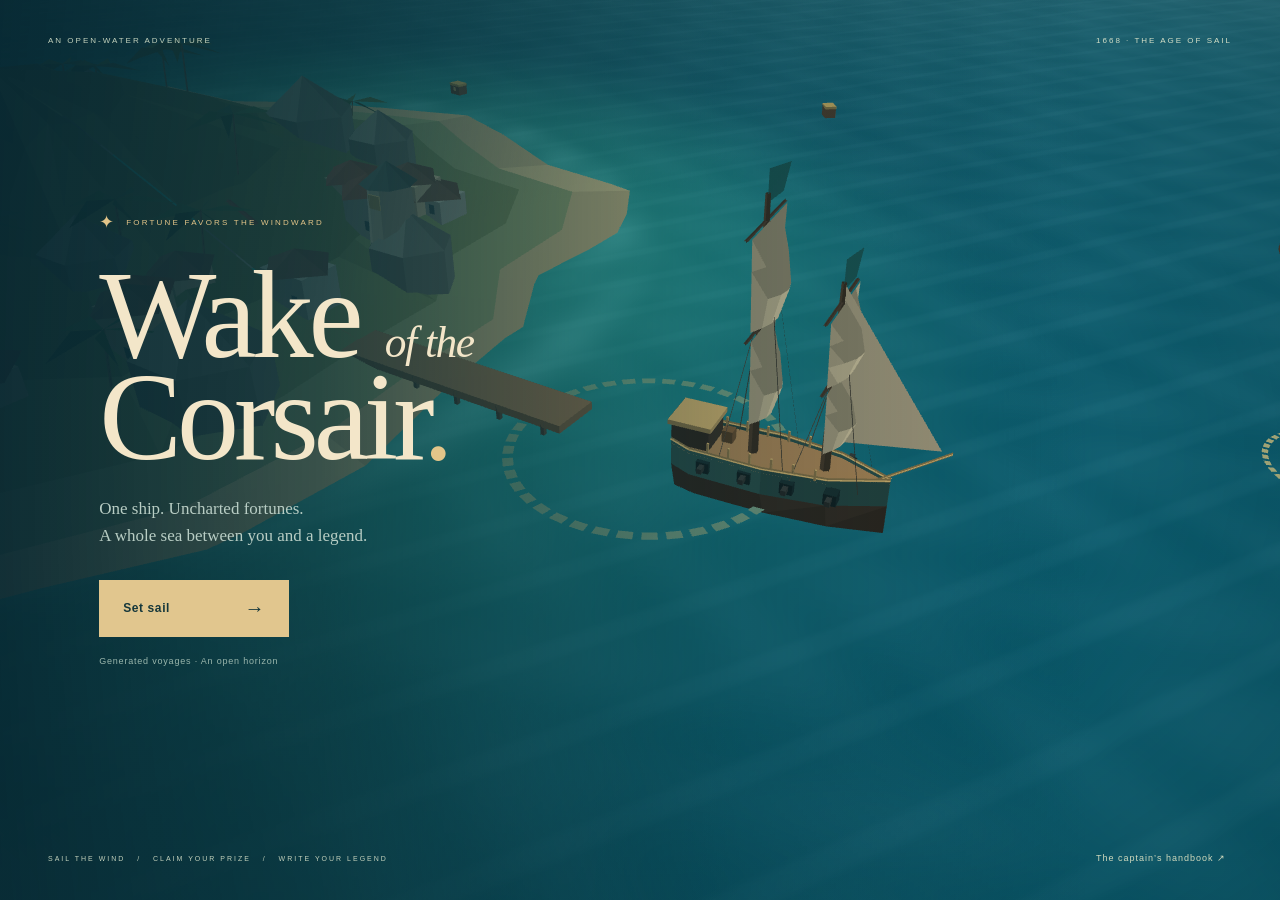
==== index.html @ 5134fb8a "Initial commit" ====
<!doctype html>
<html lang="en">
<head>
  <meta charset="utf-8">
  <meta name="viewport" content="width=device-width, initial-scale=1, viewport-fit=cover">
  <meta name="theme-color" content="#092e35">
  <meta name="description" content="An open-water pirate adventure. Sail by the wind, trade broadsides, claim prizes, and hunt the Red Tide across a living 3D archipelago. Entirely in your browser.">
  <title>Wake of the Corsair</title>
  <link rel="icon" href="data:image/svg+xml,%3Csvg xmlns='http://www.w3.org/2000/svg' viewBox='0 0 64 64'%3E%3Crect width='64' height='64' rx='14' fill='%230d3439'/%3E%3Cpath d='M32 8v37H13l19-37M36 17v28h17L36 17M9 49h48l-8 9H17z' fill='%23e3c68a'/%3E%3C/svg%3E">
  <link rel="stylesheet" href="style.css?v=5">
</head>
<body>
  <main id="game-shell">
    <canvas id="sea" tabindex="0" aria-label="3D sailing game. Left and right arrows steer, up sets full sails, down reefs sails. Space fires a broadside. E docks, B boards. M opens the chart. Escape pauses."></canvas>
    <div class="film-grain" aria-hidden="true"></div>
    <div id="game-ui" hidden>
      <header class="topbar">
        <a class="brand" href="#" id="brand-button" aria-label="Open voyage journal"><span class="brand-mark">♜</span><span>WAKE <i>of the</i> CORSAIR<small>THE SAFFRON ARCHIPELAGO · 1668</small></span></a>
        <div class="top-stats"><div><small>DOUBLOONS</small><strong id="gold">320</strong></div><div><small>CARGO VALUE</small><strong id="cargo">0</strong></div><div class="date-stat"><small>AT SEA</small><strong id="day">Day 01</strong></div><button id="sound" class="square" title="Enable sound" aria-label="Enable sound">♫</button><button id="pause" class="square" title="Pause (Escape)" aria-label="Pause game">Ⅱ</button></div>
      </header>
      <aside class="commission-panel"><div class="eyebrow"><span class="diamond">◆</span> LETTER OF MARQUE <span id="act">1 / 2</span></div><h1 id="mission-title">A fortune in the shallows</h1><p id="mission-text"></p><div class="mission-progress"><span id="mission-progress"></span></div><button class="text-button" id="journal-button">Open captain’s journal <span>J ↗</span></button></aside>
      <aside id="target-card" class="target-card" hidden><div class="eyebrow" id="target-role">RED TIDE</div><h2 id="target-name"></h2><div class="target-health"><span id="target-hull"></span></div><p id="target-detail"></p><button id="board-button" class="text-button" hidden>Launch boarding party <span>B ↗</span></button></aside>
      <div id="world-labels" aria-hidden="true"></div>
      <div id="messages" class="messages" role="status" aria-live="polite"></div>
      <div id="context" class="context" hidden><span id="context-text"></span><button id="context-button">E · ENTER PORT</button></div>
      <section class="ship-panel" aria-label="Your ship status"><div class="ship-title"><span class="ship-icon">⛵</span><div><small id="ship-class">8-GUN SLOOP</small><strong id="ship-name">The Wayfarer</strong></div><button id="ship-details" class="square" aria-label="Ship details">↗</button></div><div class="ship-meters"><label>HULL <span id="hull-text">100%</span><div class="meter"><i id="hull-fill"></i></div></label><label>SAILS <span id="sails-text">100%</span><div class="meter sails"><i id="sails-fill"></i></div></label><label>CREW <span id="crew-text">40</span><div class="meter crew"><i id="crew-fill"></i></div></label></div></section>
      <section class="helm-panel" aria-label="Sailing and ammunition"><div class="sailing-readout"><div><strong id="speed">0.0</strong><small>KNOTS</small></div><div class="sail-switch"><button id="full-sails" class="active" title="Full sails (↑ / W)">FULL SAILS <kbd>↑</kbd></button><button id="reef-sails" title="Reef sails (↓ / S)">REEFED <kbd>↓</kbd></button></div><div class="wind-readout"><span id="wind-arrow">↑</span><div><small>WIND</small><strong id="wind-speed">12 kn</strong></div></div></div><div class="battery"><div class="ammo-buttons" role="group" aria-label="Cannon ammunition"><button data-ammo="round" class="active" title="Round shot: hull damage, longest range"><span class="ammo-icon">●</span> ROUND <kbd>1</kbd></button><button data-ammo="chain" title="Chain shot: disable sails, medium range"><span class="ammo-icon">∞</span> CHAIN <kbd>2</kbd></button><button data-ammo="grape" title="Grape shot: reduce crew, short range"><span class="ammo-icon">⁙</span> GRAPE <kbd>3</kbd></button></div><button id="fire" class="fire-button"><span id="fire-text">FIRE BROADSIDE</span><small id="reload-text">SPACE</small><i id="reload-fill"></i></button></div></section>
      <aside class="chart-panel"><div class="chart-heading"><span class="eyebrow">LOCAL WATERS</span><button id="map-button" aria-label="Open world chart">M ⤢</button></div><canvas id="minimap" width="220" height="155" aria-label="Local sea chart"></canvas><div class="chart-footer"><span id="location">HAVEN WATERS</span><span id="weather">FAIR WINDS</span></div></aside>
      <footer class="control-strip"><span><kbd>←</kbd><kbd>→</kbd> Helm</span><span><kbd>SPACE</kbd> Broadside</span><span><kbd>B</kbd> Board</span><span><kbd>E</kbd> Port</span><span><kbd>M</kbd> Chart</span><span class="camera-tip">Drag to orbit · Scroll to zoom · <kbd>C</kbd> Camera</span></footer>
      <div class="touch-helm"><button data-hold="left" aria-label="Steer left">↶</button><button data-hold="right" aria-label="Steer right">↷</button></div>
    </div>
    <section id="welcome" class="welcome">
      <div class="welcome-top"><span>AN OPEN-WATER ADVENTURE</span><span>1668 · THE AGE OF SAIL</span></div>
      <div class="welcome-copy"><div class="title-rule">✦ <span>FORTUNE FAVORS THE WINDWARD</span></div><h1>Wake <em>of the</em><br>Corsair<span>.</span></h1><p>One ship. Uncharted fortunes.<br>A whole sea between you and a legend.</p><button id="start" class="primary">Set sail <span>→</span></button><button id="continue" class="continue" hidden>Continue your voyage ↗</button><small class="welcome-note">Generated voyages · An open horizon</small></div>
      <div class="welcome-bottom"><span>SAIL THE WIND &nbsp; / &nbsp; CLAIM YOUR PRIZE &nbsp; / &nbsp; WRITE YOUR LEGEND</span><button id="welcome-help">The captain’s handbook ↗</button></div>
    </section>
    <dialog id="modal"><div id="modal-content"></div></dialog>
    <div id="webgl-error" hidden><h1>Your browser couldn’t launch the sea.</h1><p>This game needs WebGL. Enable hardware acceleration or try another browser.</p></div>
    <noscript>This adventure needs JavaScript enabled.</noscript>
  </main>
  <script src="src/engine.js?v=5"></script>
  <script src="src/renderer.js?v=5"></script>
  <script src="src/art.js?v=5"></script>
  <script src="src/game.js?v=5"></script>
</body>
</html>
---- style.css ----
:root{color-scheme:dark;--ink:#102f32;--paper:#f1e4c6;--muted:#a5bab3;--gold:#e3c589;--line:rgba(226,206,163,.25);--glass:rgba(9,35,40,.86)}
*{box-sizing:border-box}html,body{margin:0;width:100%;height:100%;overflow:hidden}body{font-family:Arial,Helvetica,sans-serif;color:var(--paper);background:#0b535e}button,a{-webkit-tap-highlight-color:transparent}button{font:inherit;color:inherit;cursor:pointer;border:0}button:disabled{opacity:.4;cursor:not-allowed}button:focus-visible,a:focus-visible,canvas:focus-visible{outline:2px solid var(--gold);outline-offset:4px}button:hover:not(:disabled){filter:brightness(1.14)}[hidden]{display:none!important}#game-shell,#sea{position:absolute;inset:0;width:100%;height:100%;display:block}#sea{touch-action:none;outline:none}.film-grain{position:absolute;inset:0;pointer-events:none;background:radial-gradient(ellipse at center,transparent 40%,#062a3440 100%);z-index:1}#game-ui{position:absolute;inset:0;pointer-events:none;z-index:2}#game-ui button,#game-ui a{pointer-events:auto}.topbar{height:88px;display:flex;justify-content:space-between;align-items:center;padding:0 32px;background:linear-gradient(#092a36de,#092a3600);text-shadow:0 1px 4px #00262f}.brand{color:var(--paper);text-decoration:none;display:flex;align-items:center;gap:12px;font-family:Georgia,serif;font-weight:bold;letter-spacing:2px;font-size:17px}.brand i{font-size:11px;font-weight:normal;letter-spacing:0}.brand small{display:block;font-family:Arial,sans-serif;font-weight:normal;letter-spacing:2.1px;font-size:8px;margin-top:9px;color:#c1cfc2}.brand-mark{font-size:34px;color:var(--gold);font-weight:normal}.top-stats{display:flex;align-items:center;gap:28px}.top-stats>div{min-width:85px}.top-stats small{font-size:8px;letter-spacing:1.7px;color:#d2dbcb;display:block;margin-bottom:7px}.top-stats strong{font-family:Georgia,serif;font-size:21px;font-weight:normal;color:#fff0c7}.square{width:32px;height:32px;background:#103b42a0;border:1px solid var(--line);font-size:16px;display:grid;place-items:center}.top-stats .square+.square{margin-left:-18px}.eyebrow{font-size:9px;letter-spacing:1.9px;color:var(--gold);font-weight:bold}.commission-panel{position:absolute;left:30px;top:112px;width:268px;padding:20px 21px 14px;background:linear-gradient(130deg,#102f34f0,#102f34c9);border:1px solid var(--line);border-left:2px solid var(--gold);box-shadow:0 10px 35px #052c3320}.commission-panel .eyebrow{display:flex;align-items:center;gap:7px;font-size:8px;letter-spacing:1.3px}.commission-panel .eyebrow #act{margin-left:auto;color:var(--muted)}.diamond{font-size:11px}.commission-panel h1{font:23px/1.14 Georgia,serif;margin:14px 0 9px}.commission-panel p{font-size:11px;line-height:1.7;color:#bfcfc5;margin:0 0 14px}.mission-progress{height:2px;background:#668c8030;margin:0 0 12px}.mission-progress span{display:block;height:100%;background:var(--gold);width:0;transition:width .4s}.text-button{background:none;width:100%;padding:6px 0;font-size:10px;color:var(--gold);text-align:left;display:flex;justify-content:space-between;gap:10px}.text-button span{color:var(--muted)}.target-card{position:absolute;top:114px;right:30px;width:240px;background:var(--glass);border:1px solid #de866361;padding:17px 19px}.target-card .eyebrow{color:#f0a07f}.target-card h2{font:22px Georgia,serif;margin:8px 0 12px}.target-health{height:3px;background:#38504c}.target-health span{display:block;background:#d98363;height:100%}.target-card p{font-size:10px;color:#bdccc0;line-height:1.6;margin:10px 0 0}.messages{position:absolute;top:100px;left:50%;transform:translateX(-50%);display:flex;align-items:center;flex-direction:column;gap:8px;width:min(440px,40vw)}.message{font-size:11px;line-height:1.5;letter-spacing:.3px;padding:10px 17px;background:#11363be8;border:1px solid var(--line);text-align:center;animation:arrive .25s ease-out}.message.good{border-color:#9bbe9266;color:#e0edc3}.message.warning{border-color:#eeb37b88;color:#f5cca2}@keyframes arrive{from{opacity:0;transform:translateY(-8px)}to{opacity:1;transform:translateY(0)}}.context{position:absolute;left:50%;bottom:233px;transform:translateX(-50%);display:flex;flex-direction:column;align-items:center;gap:9px;font-size:12px;text-shadow:0 1px 7px #092a36}.context button{background:var(--paper);color:#183a3e;padding:12px 20px;font-size:10px;font-weight:bold;letter-spacing:1.5px;box-shadow:0 6px 25px #062a3555}.ship-panel,.helm-panel,.chart-panel{position:absolute;bottom:55px;background:var(--glass);border:1px solid var(--line);box-shadow:0 10px 30px #052d3522}.ship-panel{left:30px;width:245px;padding:17px 18px}.ship-title{display:flex;gap:12px;align-items:center;margin-bottom:16px}.ship-icon{font-size:30px;color:var(--gold)}.ship-title small{font-size:8px;letter-spacing:1.5px;color:var(--muted);display:block;margin-bottom:5px}.ship-title strong{font:19px Georgia,serif;font-weight:normal}.ship-title .square{margin-left:auto;width:25px;height:25px;font-size:12px}.ship-meters{display:flex;gap:12px}.ship-meters label{font-size:8px;letter-spacing:1px;color:#9fb7ae;flex:1}.ship-meters label span{display:block;color:#e8e3c8;font-size:11px;margin:6px 0 7px;letter-spacing:0}.meter{height:3px;background:#a6b4a233}.meter i{display:block;width:100%;height:100%;background:#d6bc7d;transition:width .2s}.meter.sails i{background:#93c5bb}.meter.crew i{background:#aaaec0}.helm-panel{left:50%;transform:translateX(-50%);width:448px;padding:14px 16px}.sailing-readout{display:flex;align-items:center;gap:20px;margin-bottom:13px}.sailing-readout>div:first-child{min-width:60px}.sailing-readout>div:first-child strong{font:29px Georgia,serif;display:block;color:#fff1d0}.sailing-readout>div:first-child small{font-size:8px;letter-spacing:1.9px;color:var(--muted);display:block;margin-top:3px}.sail-switch{display:flex;flex-direction:column;gap:6px;border-left:1px solid var(--line);padding-left:17px;flex:1}.sail-switch button{background:none;font-size:9px;letter-spacing:1px;color:#78978f;text-align:left;padding:1px}.sail-switch button.active{color:var(--paper)}kbd{font:9px Arial,sans-serif;border:1px solid #97b3a64d;color:#b9c9b9;padding:2px 4px;border-radius:2px;display:inline-block;line-height:1}.sail-switch kbd{float:right}.wind-readout{display:flex;align-items:center;gap:10px;padding-left:10px}.wind-readout>span{font-size:29px;color:var(--gold);display:inline-block}.wind-readout small{font-size:8px;letter-spacing:1.4px;color:var(--muted);display:block;margin-bottom:5px}.wind-readout strong{font:17px Georgia,serif}.battery{display:flex;gap:12px;border-top:1px solid var(--line);padding-top:12px}.ammo-buttons{display:flex;gap:7px;flex:1}.ammo-buttons button{display:flex;flex-direction:column;align-items:center;gap:4px;background:none;border:1px solid transparent;padding:4px 7px;font-size:7px;color:#95aea1;letter-spacing:.8px;min-width:54px}.ammo-buttons button.active{border-color:#e2c68c6b;background:#d9bd7d10;color:var(--gold)}.ammo-icon{font-size:17px;line-height:20px}.ammo-buttons kbd{font-size:7px;border:0;padding:0;color:inherit}.fire-button{position:relative;overflow:hidden;min-width:155px;background:#ddc186;color:#16363a;font-weight:bold;letter-spacing:1px;font-size:10px;padding:12px 9px}.fire-button span,.fire-button small{position:relative;z-index:1}.fire-button small{display:block;font-size:8px;letter-spacing:1.5px;margin-top:6px;opacity:.7}.fire-button i{position:absolute;left:0;bottom:0;height:3px;background:#7b5836;width:100%}.chart-panel{right:30px;width:221px;padding:13px 13px 10px}.chart-heading{display:flex;justify-content:space-between;align-items:center;margin-bottom:6px}.chart-heading .eyebrow{font-size:8px}.chart-heading button{background:none;font-size:11px;color:var(--muted);padding:0}#minimap{width:100%;height:133px;display:block}.chart-footer{display:flex;justify-content:space-between;color:#9fb4a4;font-size:6px;letter-spacing:.8px;border-top:1px solid var(--line);padding-top:8px;gap:5px}.control-strip{position:absolute;bottom:0;left:0;right:0;display:flex;align-items:center;justify-content:center;gap:22px;background:#092a36bd;height:35px;font-size:9px;color:#aac0b3}.control-strip span{display:flex;align-items:center;gap:5px}.control-strip .camera-tip{margin-left:15px;font-size:8px;color:#8daba3}.touch-helm{display:none}.world-label{position:absolute;transform:translate(-50%,-100%);font-size:9px;text-align:center;text-shadow:0 1px 5px #06313e,0 0 14px #06313e;letter-spacing:2px;white-space:nowrap;color:#fff0cb}.world-label small{font-size:7px;display:block;letter-spacing:1.2px;color:#c5d7ca;margin-top:5px}.world-label .pin{display:block;color:var(--gold);font-size:18px;line-height:16px;margin:8px}.welcome{position:absolute;inset:0;z-index:3;background:linear-gradient(90deg,#072731ef 0%,#092e36c2 25%,#092e3640 58%,#092e3600 85%);padding:36px 48px;display:flex;flex-direction:column;justify-content:space-between;pointer-events:none}.welcome button{pointer-events:auto}.welcome-top,.welcome-bottom{display:flex;justify-content:space-between;align-items:center;font-size:8px;letter-spacing:2px;color:#c3d1bc}.welcome-copy{padding-left:4vw;max-width:670px;margin-top:-20px}.title-rule{color:var(--gold);display:flex;align-items:center;gap:12px;font-size:18px}.title-rule span{font-size:8px;letter-spacing:2.2px}.welcome h1{font:clamp(70px,9.7vw,140px)/.82 Georgia,serif;letter-spacing:-5px;margin:32px 0 26px;color:#f3e6c9;font-weight:normal}.welcome h1 em{font-size:.35em;letter-spacing:-1.5px;white-space:nowrap}.welcome h1>span{color:var(--gold)}.welcome-copy p{font:17px/1.6 Georgia,serif;color:#b8cdc4;margin-bottom:31px}.primary{background:#e1c68e;color:#15373b;display:flex;align-items:center;justify-content:space-between;gap:55px;font-size:12px;font-weight:bold;letter-spacing:.6px;padding:17px 24px;min-width:190px}.primary span{font-size:20px;font-weight:normal}.welcome-note{font-size:9px;color:#9ab6ac;display:block;margin-top:19px;letter-spacing:.8px}.continue{background:none;padding:15px 0 0;text-align:left;color:#e0cb9c;font-size:11px}.welcome-bottom button{background:none;font-size:9px;color:#d0d9bd;letter-spacing:1px}.welcome-bottom>span{font-size:7px}.welcome-top span:last-child{color:#d5dfc7}dialog{background:#102e33;border:1px solid #dfc89570;color:var(--paper);padding:0;width:min(880px,calc(100vw - 36px));max-height:calc(100dvh - 50px);box-shadow:0 30px 120px #03191bbd}dialog::backdrop{background:#051e27a6;backdrop-filter:blur(5px)}.modal-inner{padding:34px 38px}.modal-top{display:flex;justify-content:space-between;align-items:flex-start;gap:20px;margin-bottom:22px}.modal-top h2{font:38px/1.1 Georgia,serif;font-weight:normal;margin:10px 0}.modal-top p,.modal-lead{color:#b3c8bb;font-size:12px;line-height:1.8;max-width:590px;margin:10px 0}.modal-top .square{flex-shrink:0}.modal-tabs{display:flex;gap:20px;border-bottom:1px solid var(--line);margin-bottom:20px}.modal-tabs button{background:none;color:#a3bbae;font-size:10px;letter-spacing:1px;padding:0 0 14px}.modal-tabs button.active{color:var(--gold);border-bottom:2px solid var(--gold)}.port-balance{display:flex;justify-content:space-between;align-items:center;padding:15px 18px;background:#dfca9710;border:1px solid var(--line);font-size:11px;margin-bottom:19px;gap:14px}.port-balance strong{font:22px Georgia,serif;color:var(--gold)}.shop-grid{display:grid;grid-template-columns:repeat(3,1fr);gap:12px}.shop-card{padding:19px;background:#183c3b77;border:1px solid var(--line);display:flex;flex-direction:column}.shop-card .shop-icon{font:28px Georgia,serif;color:var(--gold)}.shop-card h3{font:20px Georgia,serif;margin:13px 0 7px;font-weight:normal}.shop-card p{font-size:10px;line-height:1.7;color:#a9c0b2;margin:0 0 16px;flex:1}.shop-card button,.secondary{border:1px solid #dec38b77;padding:10px 12px;background:#d5bd8312;font-size:10px;letter-spacing:.5px;color:#e2cb9f}.shop-card small{display:block;margin-bottom:9px;font-size:8px;letter-spacing:1px;color:#809f92}.modal-actions{display:flex;justify-content:space-between;align-items:center;gap:12px;margin-top:26px}.modal-actions .secondary{padding:15px 22px}.journal-list{list-style:none;padding:0;counter-reset:chapter}.journal-list li{display:flex;gap:20px;padding:18px 0;border-bottom:1px solid var(--line);opacity:.5}.journal-list li.current,.journal-list li.done{opacity:1}.journal-list li.current{background:#d6bd8510;padding-left:16px;padding-right:16px;border-left:2px solid var(--gold)}.chapter-number{font:25px Georgia,serif;color:var(--gold);min-width:30px}.journal-list h3{font:20px Georgia,serif;margin:0 0 6px;font-weight:normal}.journal-list p{font-size:11px;color:#adc4b5;line-height:1.7;margin:0}.journal-list small{font-size:8px;letter-spacing:1.5px;color:var(--gold);display:block;margin-top:9px}.handbook{display:grid;grid-template-columns:1fr 1fr;gap:25px}.handbook h3{font:22px Georgia,serif;font-weight:normal;margin:4px 0 12px;color:#e2c991}.handbook p{font-size:12px;line-height:1.9;color:#bad0c0}.handbook dl{font-size:11px;line-height:1.8;display:grid;grid-template-columns:110px 1fr;gap:6px}.handbook dt{color:var(--gold)}.handbook dd{margin:0;color:#acc3b3}.map-wrap{position:relative;background:#e5d5ae;padding:14px}.map-wrap canvas{width:100%;height:min(49vh,470px);display:block;touch-action:none;cursor:crosshair}.map-key{font-size:9px;color:#a9c2b3;line-height:1.8;margin-top:15px;display:flex;justify-content:space-between;gap:15px}.campaign-seal{font-size:50px;text-align:center;color:var(--gold);margin:20px}.victory{text-align:center}.victory .modal-top{justify-content:center}.victory p{margin-inline:auto}.victory .modal-actions{justify-content:center}.danger-button{color:#e5a18a;border-color:#c6866a66}.save-note{font-size:10px;color:#91aea0;line-height:1.7}.danger-note{font-size:11px;color:#dfaa84}.touch-helm button{touch-action:none}#webgl-error{position:absolute;inset:15%;background:#102f35;padding:40px;z-index:10}#webgl-error h1{font:34px Georgia,serif}#webgl-error p{line-height:1.8}noscript{position:absolute;top:20px;left:20px;background:#102f35;padding:20px;z-index:10}
@media(min-width:1600px){.commission-panel{width:290px}.helm-panel{width:480px}.ship-panel{width:265px}.chart-panel{width:250px}#minimap{height:150px}}
@media(max-width:1100px){.topbar{padding:0 20px}.brand{font-size:14px}.top-stats{gap:18px}.commission-panel{left:20px;width:235px;top:95px;padding:16px}.commission-panel h1{font-size:21px}.ship-panel{left:20px;width:205px;padding:13px}.ship-title{gap:8px}.ship-title strong{font-size:17px}.helm-panel{width:390px;padding:12px}.chart-panel{right:20px;width:185px}.ammo-buttons{gap:1px}.ammo-buttons button{min-width:47px;padding:4px}.fire-button{min-width:140px}.control-strip{gap:14px}.control-strip .camera-tip{display:none}.target-card{right:20px;top:95px;width:205px}.chart-heading .eyebrow{font-size:7px}.welcome{padding:26px 30px}.shop-grid{grid-template-columns:repeat(2,1fr)}}
@media(max-width:850px){.topbar{height:73px;padding:0 16px}.top-stats{gap:14px}.top-stats>div{min-width:65px}.top-stats .date-stat{display:none}.top-stats strong{font-size:19px}.brand small{font-size:6px;letter-spacing:1.4px}.brand-mark{font-size:27px}.brand{font-size:12px;gap:7px}.top-stats small{font-size:7px}.commission-panel{top:85px;left:16px;width:215px}.commission-panel h1{font-size:20px}.commission-panel p{font-size:10px}.commission-panel .eyebrow{font-size:7px}.chart-panel{right:16px;bottom:233px;width:155px;padding:9px}#minimap{height:100px}.chart-footer{font-size:5px}.ship-panel{left:16px;bottom:223px;width:180px}.ship-title{margin-bottom:10px}.ship-title strong{font-size:16px}.ship-icon{display:none}.helm-panel{bottom:44px;width:440px}.control-strip{height:29px;font-size:8px}.context{bottom:245px}.target-card{width:180px;right:16px;top:85px;padding:14px}.target-card h2{font-size:19px}.messages{top:77px;width:38vw}.message{font-size:10px;padding:9px}.touch-helm{display:flex;position:absolute;bottom:235px;left:50%;transform:translateX(-50%);gap:22px;pointer-events:auto}.touch-helm button{width:51px;height:48px;background:#10383cbb;border:1px solid var(--line);font-size:28px}.context{bottom:300px}.welcome h1{font-size:90px}.welcome-copy{padding-left:2vw}.welcome-top{font-size:7px;letter-spacing:1.5px}.welcome-bottom>span{max-width:250px;line-height:2}.modal-inner{padding:25px}.modal-top h2{font-size:32px}}
@media(max-width:540px){.topbar{padding:0 12px}.brand{font-size:9px;letter-spacing:1.1px}.brand small{display:none}.brand-mark{font-size:25px}.top-stats{gap:10px}.top-stats>div{min-width:42px}.top-stats strong{font-size:17px}.top-stats small{font-size:6px;letter-spacing:.6px}.top-stats .square{width:27px;height:27px;font-size:12px}.top-stats .square+.square{margin-left:-5px}.commission-panel{left:12px;top:76px;width:186px;padding:12px}.commission-panel h1{font-size:19px;margin-top:10px}.commission-panel p{line-height:1.6;font-size:9px;margin-bottom:8px}.commission-panel .eyebrow{font-size:6px;letter-spacing:.6px}.commission-panel .text-button{font-size:8px}.target-card{right:12px;top:76px;width:145px;padding:10px}.target-card .eyebrow{font-size:7px}.target-card h2{font-size:17px}.target-card p{font-size:8px}.ship-panel{left:12px;bottom:218px;width:166px;padding:10px}.ship-title strong{font-size:15px}.ship-title small{font-size:6px}.ship-meters label{font-size:7px;letter-spacing:.5px}.ship-meters label span{font-size:10px}.chart-panel{right:12px;bottom:218px;width:135px}.chart-heading .eyebrow{font-size:6px;letter-spacing:1px}#minimap{height:80px}.chart-footer{letter-spacing:0;font-size:5px}.helm-panel{bottom:42px;width:calc(100% - 24px);max-width:440px;padding:10px 12px}.sailing-readout{gap:10px;margin-bottom:9px}.sailing-readout>div:first-child strong{font-size:25px}.sail-switch{padding-left:12px}.wind-readout{padding-left:0}.wind-readout strong{font-size:15px}.battery{gap:8px;padding-top:9px}.fire-button{min-width:125px;font-size:9px;padding:9px 6px}.ammo-buttons button{font-size:6px;min-width:39px;padding:2px}.ammo-icon{font-size:15px}.control-strip{gap:10px;font-size:7px}.control-strip span:nth-child(3),.control-strip span:nth-child(4){display:none}.control-strip kbd{font-size:8px}.touch-helm{bottom:351px;gap:30px}.context{bottom:293px;width:100%;font-size:10px}.context button{font-size:9px;padding:10px 15px}.messages{top:260px;width:80vw}.message{font-size:10px}.welcome{padding:24px}.welcome-top span:last-child{display:none}.welcome h1{font-size:83px;letter-spacing:-4px;margin:28px 0}.welcome-copy{padding:0;margin-top:-30px}.welcome-copy p{font-size:15px}.welcome-bottom>span{display:none}.welcome-bottom button{font-size:8px}.title-rule span{font-size:7px;letter-spacing:1.5px}.welcome-note{font-size:8px}.modal-inner{padding:20px}.modal-top h2{font-size:29px}.modal-top p{font-size:11px}.shop-grid{gap:8px}.shop-card{padding:13px}.shop-card h3{font-size:18px}.shop-card p{font-size:9px}.shop-card button{font-size:9px;padding:9px 5px}.handbook{grid-template-columns:1fr;gap:5px}.handbook dl{grid-template-columns:95px 1fr;font-size:10px}.journal-list h3{font-size:18px}.journal-list p{font-size:10px}.chapter-number{min-width:23px;font-size:22px}.journal-list li{gap:12px}.modal-actions{flex-wrap:wrap}.modal-actions .primary{min-width:0;flex:1}.port-balance{padding:12px;font-size:10px}.map-key{font-size:8px}.save-note{font-size:9px}}
@media(pointer:fine) and (min-width:851px){.touch-helm{display:none}}@media(prefers-reduced-motion:reduce){*{animation:none!important;transition:none!important}dialog::backdrop{backdrop-filter:none}}

/* Illustrated fittings and an open-ended voyage board. */
.nautical-art{width:100%;height:auto;display:block;overflow:visible}.shop-card.illustrated{padding:0;background:linear-gradient(135deg,#254c48,#183937);overflow:hidden}.upgrade-art{position:relative;background:radial-gradient(ellipse at center,#52766a50,transparent 75%);border-bottom:1px solid var(--line)}.upgrade-art .nautical-art{height:130px}.level-pips{position:absolute;bottom:10px;left:13px;display:flex;gap:5px}.level-pips i{width:6px;height:6px;border:1px solid #ccb47d88;transform:rotate(45deg);background:#143b3b}.level-pips i.filled{background:#d9bf83}.fitting-body{padding:16px;display:flex;flex-direction:column;flex:1}.fitting-body h3{margin:0 0 14px;font-size:22px}.upgrade-comparison{display:flex;justify-content:space-between;align-items:flex-end;gap:6px;min-height:30px}.upgrade-comparison small{font-size:7px;letter-spacing:1px;color:#acc0a7;margin:0 0 2px;max-width:75px;line-height:1.5}.upgrade-comparison span{font-family:Georgia,serif;font-size:16px;color:#98ac9a;white-space:nowrap}.upgrade-comparison b{font:11px Arial,sans-serif;margin:0 5px;color:#a1b29a}.upgrade-comparison strong{color:#e9d4a0;font-weight:normal}.upgrade-bars{height:9px;margin:8px 0 17px;position:relative;background:#b8c7a510}.upgrade-bars i,.upgrade-bars b{position:absolute;left:0;top:0;height:3px;background:#688b7b}.upgrade-bars b{top:5px;background:#d2b778}.fitting-body>button{margin-top:auto;width:100%;padding:12px 7px;background:#e0c489;color:#18383a;border:0;font-weight:bold}.fitting-body>button:disabled{color:#c7c6a0;background:#7d987a1c;border:1px solid var(--line);opacity:.55}.installed .upgrade-art{opacity:.7}.vessel-card>.nautical-art{height:155px;background:linear-gradient(180deg,transparent,#40807822)}.vessel-card .eyebrow{font-size:7px;letter-spacing:1.3px;margin-bottom:8px}.vessel-card h3{font-size:27px;margin-bottom:16px}.vessel-stats{display:flex;gap:12px;justify-content:space-between;margin:0 0 20px}.vessel-stats span{display:flex;align-items:center;flex-wrap:wrap;gap:5px}.vessel-stats i{font-size:12px;color:#9db7a2;font-style:normal}.vessel-stats strong{font:20px Georgia,serif;color:#ecdbac}.vessel-stats small{width:100%;font-size:7px;letter-spacing:1px;color:#8eaf99;margin:0}.reward-ribbon{display:flex;align-items:center;justify-content:space-between;background:#b6c48a12;border-left:2px solid #b6c48a;color:#bdd2a2;padding:12px 16px;font-size:11px;margin:0 0 20px}.reward-ribbon strong{font:20px Georgia,serif;color:#ead098}.harbor-hero{display:grid;grid-template-columns:1fr 1fr;align-items:center;border:1px solid var(--line);background:radial-gradient(ellipse at 25% 50%,#456f6044,transparent);padding:20px;gap:25px}.harbor-hero>div .nautical-art{height:190px}.harbor-hero h3{font:29px Georgia,serif;margin:10px 0 20px;font-weight:normal}.harbor-hero .eyebrow{font-size:8px}.harbor-hero .secondary{margin-top:14px;width:100%}.refit-meters label{display:flex;align-items:center;gap:12px;font-size:7px;color:#a1b69e;letter-spacing:1px;margin:9px 0}.refit-meters label>div{height:4px;background:#a9bd9c22;flex:1}.refit-meters i{height:100%;background:#d9c28a;display:block}.refit-meters label>span{min-width:32px;text-align:right;font-size:9px;color:#d4d8b8}.harbor-choices{margin-top:14px;display:grid;gap:8px}.harbor-choices>button{background:#bac19508;border:1px solid var(--line);padding:16px;display:flex;align-items:center;gap:17px;text-align:left}.harbor-choices>button>span{font:28px Georgia,serif;color:var(--gold);width:29px;text-align:center}.harbor-choices>button>div{flex:1}.harbor-choices strong{display:block;font:19px Georgia,serif;font-weight:normal;margin-bottom:6px}.harbor-choices small{font-size:9px;color:#94b09b;line-height:1.6}.harbor-choices b{font-size:17px;font-weight:normal;color:#d5c08b}.new-dot{color:var(--gold);font-size:7px;margin-left:2px}.offers-intro{display:flex;justify-content:space-between;align-items:center;gap:24px;margin-bottom:18px}.offers-intro p{font:16px/1.5 Georgia,serif;color:#b8cbb3;margin:0;max-width:410px}.offers-intro>span{font-size:7px;letter-spacing:1.4px;line-height:1.8;text-align:right;max-width:120px;color:#c6be92}.contract-grid{display:grid;grid-template-columns:repeat(3,1fr);gap:14px}.contract-card{border:1px solid var(--line);background:linear-gradient(150deg,#264b455c,#193a36aa);padding:0 17px 17px;display:flex;flex-direction:column;position:relative}.contract-picture{background:radial-gradient(ellipse at center,#72927135,transparent 70%)}.contract-picture .nautical-art{height:140px}.contract-card .eyebrow{font-size:6px;letter-spacing:1.1px;margin:0 0 10px}.contract-card h3{font:25px/1.15 Georgia,serif;font-weight:normal;min-height:58px;margin:0 0 14px}.route-tokens{display:flex;gap:4px;flex-wrap:wrap;align-items:center}.route-tokens span{font-size:7px;letter-spacing:.1px;padding:5px;background:#d4c18b0b;border:1px solid #a9bb8f20;white-space:nowrap;color:#b3c7aa}.route-tokens b{font-size:9px;color:#9d9e78;font-weight:normal}.route-tokens span.current{color:#e4c991;border-color:#ccb47866}.contract-route{font-size:8px;color:#89aa97;line-height:1.8;margin:12px 0 18px;flex:1}.contract-pay{border-top:1px solid var(--line);padding-top:15px;margin-bottom:16px}.contract-pay strong{font:25px Georgia,serif;font-weight:normal;color:#e7c98d;display:block;margin-bottom:5px}.contract-pay>span{font-size:6px;letter-spacing:1.4px;color:#a6bc9f}.contract-card .primary{min-width:0;gap:10px;font-size:9px;padding:12px 10px;white-space:nowrap}.contract-card .primary span{font-size:16px}.active-contract{display:grid;grid-template-columns:200px 1fr;gap:24px;align-items:center;border:1px solid var(--line);padding:18px}.active-contract h3{font:28px Georgia,serif;margin:13px 0}.active-contract p{font-size:11px;line-height:1.8;color:#a9c2ac}.active-contract .secondary{margin-top:20px}.active-contract .eyebrow{font-size:7px;letter-spacing:1.3px}.relic-bonuses{display:flex;justify-content:space-around;background:#a0b58c0b;border:1px solid var(--line);padding:20px 8px;margin-bottom:20px}.relic-bonuses strong{font:27px Georgia,serif;color:var(--gold);display:block;font-weight:normal}.relic-bonuses small{font-size:7px;letter-spacing:1px;color:#a4bc9f;display:block;margin-top:6px}.artifact-card{background:radial-gradient(ellipse at 50% 35%,#829d6322,transparent),#193a36;border:1px solid var(--line);padding:0 16px 20px;text-align:center}.artifact-card.rare{border-color:#7eaeb07a;background:radial-gradient(ellipse at 50% 30%,#7ab3af22,transparent),#193a36}.artifact-card.legendary{border-color:#d0ab617a;background:radial-gradient(ellipse at 50% 30%,#d3aa5022,transparent),#193a36}.artifact-card small{font-size:7px;letter-spacing:1.8px;color:#b6c48e;display:block;margin:3px 0 11px}.artifact-card h3{font:21px/1.25 Georgia,serif;font-weight:normal;margin:0 0 10px}.artifact-card>span{font-size:9px;color:#a7c1a0}.cabinet-empty{text-align:center;padding:0 24px 25px}.cabinet-empty .nautical-art{height:150px}.cabinet-empty h3{font:25px Georgia,serif;font-weight:normal;margin:12px 0}.cabinet-empty p{font-size:11px;line-height:1.8;color:#a9c0a8;max-width:420px;margin:0 auto 20px}.journal-art{width:130px;flex-shrink:0}.journal-art .nautical-art{height:95px}.journal-list li{align-items:center}.journal-list .eyebrow{font-size:7px;display:block;margin-bottom:9px}.voyage-complete-art{width:220px;margin:0 auto 15px}.victory .modal-top{text-align:center}.victory .modal-lead{text-align:center}.modal-tabs{gap:22px}.modal-tabs button{font-size:9px}.save-note{max-width:430px}
@media(max-width:850px){.contract-grid{gap:10px}.contract-card{padding:0 12px 12px}.contract-card h3{font-size:22px}.contract-card .primary{font-size:8px}.contract-picture .nautical-art{height:120px}.modal-tabs{gap:18px}.harbor-hero{gap:16px;padding:16px}.harbor-hero h3{font-size:25px}.upgrade-comparison span{font-size:17px}.active-contract{grid-template-columns:160px 1fr}}
@media(max-width:650px){.contract-grid{grid-template-columns:1fr}.contract-card{display:grid;grid-template-columns:115px 1fr;gap:0 13px;padding:15px}.contract-card>.contract-picture{grid-row:1/5;display:flex;align-items:center}.contract-picture .nautical-art{height:100px}.contract-card .eyebrow{font-size:7px;margin-bottom:7px}.contract-card h3{min-height:0;font-size:23px;margin-bottom:10px}.contract-card .route-tokens{margin-bottom:9px}.contract-card .contract-route{margin:0 0 13px}.contract-pay{grid-column:1;padding:8px 0 0;margin-bottom:0}.contract-pay strong{font-size:22px}.contract-pay>span{font-size:5px;letter-spacing:.8px}.contract-card .primary{grid-column:2;margin-top:6px;font-size:9px}.active-contract{grid-template-columns:105px 1fr;padding:14px;gap:13px}.active-contract h3{font-size:23px}.active-contract p{font-size:10px}.active-contract .eyebrow{font-size:6px}.harbor-hero{grid-template-columns:1fr 1fr;padding:13px;gap:8px}.harbor-hero>div .nautical-art{height:160px}.harbor-hero h3{font-size:21px}.harbor-hero .eyebrow{font-size:6px}.harbor-hero .secondary{font-size:8px;padding:10px 5px}.harbor-choices>button{padding:12px;gap:12px}.harbor-choices strong{font-size:18px}.harbor-choices small{font-size:8px}.fitting-body{padding:13px}.fitting-body h3{font-size:20px;margin-bottom:10px}.upgrade-comparison{display:block;min-height:40px}.upgrade-comparison small{max-width:none;font-size:6px;display:block;margin-bottom:5px}.upgrade-comparison span{font-size:18px}.upgrade-art .nautical-art{height:110px}.vessel-card>.nautical-art{height:120px}.vessel-stats{gap:6px;flex-wrap:wrap}.vessel-stats strong{font-size:18px}.vessel-stats span{gap:4px}.vessel-stats small{font-size:6px}.vessel-card .eyebrow{font-size:6px;letter-spacing:.5px}.vessel-card h3{font-size:25px}.modal-tabs{gap:15px;overflow-x:auto}.modal-tabs button{font-size:7px;letter-spacing:.6px;white-space:nowrap}.journal-art{width:85px}.journal-art .nautical-art{height:75px}.relic-bonuses strong{font-size:24px}.relic-bonuses small{font-size:6px;letter-spacing:.5px}.artifact-card{padding:0 10px 16px}.artifact-card h3{font-size:18px}.artifact-card>span{font-size:8px}}
.livery-options{display:flex;gap:8px;margin:12px 0 2px}.livery-options button{padding:4px;border:1px solid transparent;background:none;width:28px;height:28px}.livery-options button.chosen{border-color:#dfc58b}.livery-options i{display:block;width:18px;height:18px;border:1px solid #e3cf9b66;transform:rotate(-7deg)}.swatch-teal{background:linear-gradient(135deg,#477d71 60%,#dfcfa2 60%)}.swatch-indigo{background:linear-gradient(135deg,#566582 60%,#dfc082 60%)}.swatch-ochre{background:linear-gradient(135deg,#a8814c 60%,#d2b373 60%)}
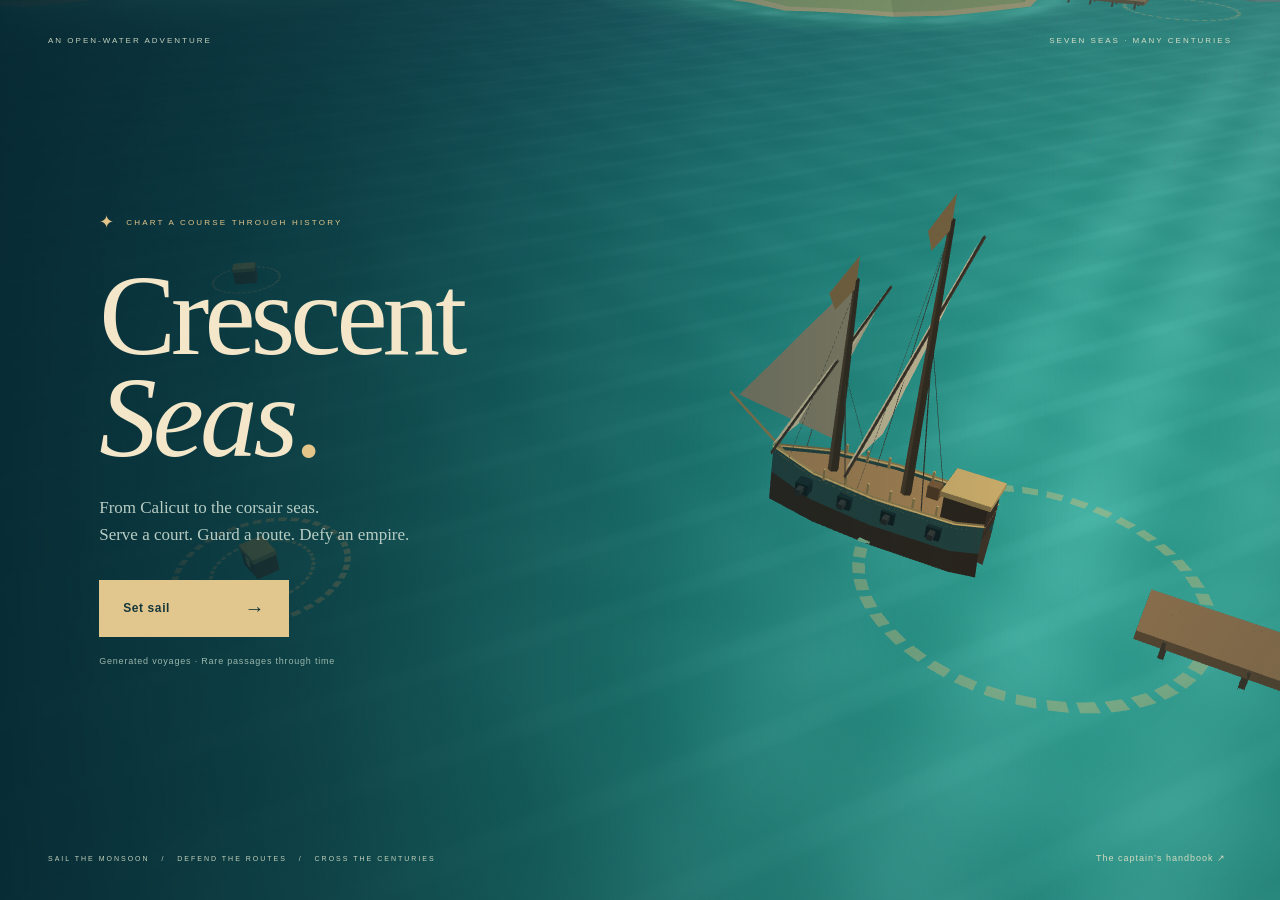
==== commit 26b033f3: "update game" ====
--- a/index.html
+++ b/index.html
@@ -4,10 +4,10 @@
   <meta charset="utf-8">
   <meta name="viewport" content="width=device-width, initial-scale=1, viewport-fit=cover">
   <meta name="theme-color" content="#092e35">
-  <meta name="description" content="An open-water pirate adventure. Sail by the wind, trade broadsides, claim prizes, and hunt the Red Tide across a living 3D archipelago. Entirely in your browser.">
-  <title>Wake of the Corsair</title>
+  <meta name="description" content="An open-world naval adventure across the Muslim maritime world. Protect trade, confront colonial fleets, and discover rare passages between seas and centuries.">
+  <title>Crescent Seas · Empires of the Monsoon</title>
   <link rel="icon" href="data:image/svg+xml,%3Csvg xmlns='http://www.w3.org/2000/svg' viewBox='0 0 64 64'%3E%3Crect width='64' height='64' rx='14' fill='%230d3439'/%3E%3Cpath d='M32 8v37H13l19-37M36 17v28h17L36 17M9 49h48l-8 9H17z' fill='%23e3c68a'/%3E%3C/svg%3E">
-  <link rel="stylesheet" href="style.css?v=5">
+  <link rel="stylesheet" href="style.css?v=8">
 </head>
 <body>
   <main id="game-shell">
@@ -15,32 +15,34 @@
     <div class="film-grain" aria-hidden="true"></div>
     <div id="game-ui" hidden>
       <header class="topbar">
-        <a class="brand" href="#" id="brand-button" aria-label="Open voyage journal"><span class="brand-mark">♜</span><span>WAKE <i>of the</i> CORSAIR<small>THE SAFFRON ARCHIPELAGO · 1668</small></span></a>
-        <div class="top-stats"><div><small>DOUBLOONS</small><strong id="gold">320</strong></div><div><small>CARGO VALUE</small><strong id="cargo">0</strong></div><div class="date-stat"><small>AT SEA</small><strong id="day">Day 01</strong></div><button id="sound" class="square" title="Enable sound" aria-label="Enable sound">♫</button><button id="pause" class="square" title="Pause (Escape)" aria-label="Pause game">Ⅱ</button></div>
+        <a class="brand" href="#" id="brand-button" aria-label="Open voyage journal"><span class="brand-mark">☾</span><span>CRESCENT SEAS<small>EMPIRES OF THE MONSOON</small></span></a>
+        <div class="top-stats"><div><small>GOLD</small><strong id="gold">320</strong></div><div><small>CARGO VALUE</small><strong id="cargo">0</strong></div><div class="date-stat"><small>AT SEA</small><strong id="day">Day 01</strong></div><button id="sound" class="square" title="Enable sound" aria-label="Enable sound">♫</button><button id="pause" class="square" title="Pause (Escape)" aria-label="Pause game">Ⅱ</button></div>
       </header>
-      <aside class="commission-panel"><div class="eyebrow"><span class="diamond">◆</span> LETTER OF MARQUE <span id="act">1 / 2</span></div><h1 id="mission-title">A fortune in the shallows</h1><p id="mission-text"></p><div class="mission-progress"><span id="mission-progress"></span></div><button class="text-button" id="journal-button">Open captain’s journal <span>J ↗</span></button></aside>
-      <aside id="target-card" class="target-card" hidden><div class="eyebrow" id="target-role">RED TIDE</div><h2 id="target-name"></h2><div class="target-health"><span id="target-hull"></span></div><p id="target-detail"></p><button id="board-button" class="text-button" hidden>Launch boarding party <span>B ↗</span></button></aside>
+      <div class="world-strip"><button id="atlas-button"><span id="world-region">MALABAR & GUJARAT · 1530</span> <kbd>G</kbd> ↗</button><span id="service-label"></span><button id="codex-button">History & legend ↗</button></div>
+      <aside class="commission-panel"><div class="eyebrow"><span class="diamond">◆</span> SEA COMMISSION <span id="act">1 / 2</span></div><h1 id="mission-title">Convoy supplies in the shallows</h1><p id="mission-text"></p><div class="mission-progress"><span id="mission-progress"></span></div><button class="text-button" id="journal-button">Open captain’s journal <span>J ↗</span></button></aside>
+      <aside id="target-card" class="target-card" hidden><div class="eyebrow" id="target-role">ARMED IMPERIAL FLEET</div><h2 id="target-name"></h2><div class="target-health"><span id="target-hull"></span></div><p id="target-detail"></p><button id="board-button" class="text-button" hidden>Launch boarding party <span>B ↗</span></button></aside>
       <div id="world-labels" aria-hidden="true"></div>
       <div id="messages" class="messages" role="status" aria-live="polite"></div>
       <div id="context" class="context" hidden><span id="context-text"></span><button id="context-button">E · ENTER PORT</button></div>
-      <section class="ship-panel" aria-label="Your ship status"><div class="ship-title"><span class="ship-icon">⛵</span><div><small id="ship-class">8-GUN SLOOP</small><strong id="ship-name">The Wayfarer</strong></div><button id="ship-details" class="square" aria-label="Ship details">↗</button></div><div class="ship-meters"><label>HULL <span id="hull-text">100%</span><div class="meter"><i id="hull-fill"></i></div></label><label>SAILS <span id="sails-text">100%</span><div class="meter sails"><i id="sails-fill"></i></div></label><label>CREW <span id="crew-text">40</span><div class="meter crew"><i id="crew-fill"></i></div></label></div></section>
+      <section class="ship-panel" aria-label="Your ship status"><div class="ship-title"><span class="ship-icon">⛵</span><div><small id="ship-class">8-GUN COASTAL CRAFT</small><strong id="ship-name">Safina</strong></div><button id="ship-details" class="square" aria-label="Ship details">↗</button></div><div class="ship-meters"><label>HULL <span id="hull-text">100%</span><div class="meter"><i id="hull-fill"></i></div></label><label>SAILS <span id="sails-text">100%</span><div class="meter sails"><i id="sails-fill"></i></div></label><label>CREW <span id="crew-text">40</span><div class="meter crew"><i id="crew-fill"></i></div></label></div></section>
       <section class="helm-panel" aria-label="Sailing and ammunition"><div class="sailing-readout"><div><strong id="speed">0.0</strong><small>KNOTS</small></div><div class="sail-switch"><button id="full-sails" class="active" title="Full sails (↑ / W)">FULL SAILS <kbd>↑</kbd></button><button id="reef-sails" title="Reef sails (↓ / S)">REEFED <kbd>↓</kbd></button></div><div class="wind-readout"><span id="wind-arrow">↑</span><div><small>WIND</small><strong id="wind-speed">12 kn</strong></div></div></div><div class="battery"><div class="ammo-buttons" role="group" aria-label="Cannon ammunition"><button data-ammo="round" class="active" title="Round shot: hull damage, longest range"><span class="ammo-icon">●</span> ROUND <kbd>1</kbd></button><button data-ammo="chain" title="Chain shot: disable sails, medium range"><span class="ammo-icon">∞</span> CHAIN <kbd>2</kbd></button><button data-ammo="grape" title="Grape shot: reduce crew, short range"><span class="ammo-icon">⁙</span> GRAPE <kbd>3</kbd></button></div><button id="fire" class="fire-button"><span id="fire-text">FIRE BROADSIDE</span><small id="reload-text">SPACE</small><i id="reload-fill"></i></button></div></section>
-      <aside class="chart-panel"><div class="chart-heading"><span class="eyebrow">LOCAL WATERS</span><button id="map-button" aria-label="Open world chart">M ⤢</button></div><canvas id="minimap" width="220" height="155" aria-label="Local sea chart"></canvas><div class="chart-footer"><span id="location">HAVEN WATERS</span><span id="weather">FAIR WINDS</span></div></aside>
+      <aside class="chart-panel"><div class="chart-heading"><span class="eyebrow">LOCAL WATERS</span><button id="map-button" aria-label="Open world chart">M ⤢</button></div><canvas id="minimap" width="220" height="155" aria-label="Local sea chart"></canvas><div class="chart-footer"><span id="location">MALABAR COAST</span><span id="weather">FAIR WINDS</span></div></aside>
       <footer class="control-strip"><span><kbd>←</kbd><kbd>→</kbd> Helm</span><span><kbd>SPACE</kbd> Broadside</span><span><kbd>B</kbd> Board</span><span><kbd>E</kbd> Port</span><span><kbd>M</kbd> Chart</span><span class="camera-tip">Drag to orbit · Scroll to zoom · <kbd>C</kbd> Camera</span></footer>
       <div class="touch-helm"><button data-hold="left" aria-label="Steer left">↶</button><button data-hold="right" aria-label="Steer right">↷</button></div>
     </div>
     <section id="welcome" class="welcome">
-      <div class="welcome-top"><span>AN OPEN-WATER ADVENTURE</span><span>1668 · THE AGE OF SAIL</span></div>
-      <div class="welcome-copy"><div class="title-rule">✦ <span>FORTUNE FAVORS THE WINDWARD</span></div><h1>Wake <em>of the</em><br>Corsair<span>.</span></h1><p>One ship. Uncharted fortunes.<br>A whole sea between you and a legend.</p><button id="start" class="primary">Set sail <span>→</span></button><button id="continue" class="continue" hidden>Continue your voyage ↗</button><small class="welcome-note">Generated voyages · An open horizon</small></div>
-      <div class="welcome-bottom"><span>SAIL THE WIND &nbsp; / &nbsp; CLAIM YOUR PRIZE &nbsp; / &nbsp; WRITE YOUR LEGEND</span><button id="welcome-help">The captain’s handbook ↗</button></div>
+      <div class="welcome-top"><span>AN OPEN-WATER ADVENTURE</span><span>SEVEN SEAS · MANY CENTURIES</span></div>
+      <div class="welcome-copy"><div class="title-rule">✦ <span>CHART A COURSE THROUGH HISTORY</span></div><h1>Crescent<br><em class="seas-word">Seas</em><span>.</span></h1><p>From Calicut to the corsair seas.<br>Serve a court. Guard a route. Defy an empire.</p><button id="start" class="primary">Set sail <span>→</span></button><button id="continue" class="continue" hidden>Continue your voyage ↗</button><small class="welcome-note">Generated voyages · Rare passages through time</small></div>
+      <div class="welcome-bottom"><span>SAIL THE MONSOON &nbsp; / &nbsp; DEFEND THE ROUTES &nbsp; / &nbsp; CROSS THE CENTURIES</span><button id="welcome-help">The captain’s handbook ↗</button></div>
     </section>
     <dialog id="modal"><div id="modal-content"></div></dialog>
     <div id="webgl-error" hidden><h1>Your browser couldn’t launch the sea.</h1><p>This game needs WebGL. Enable hardware acceleration or try another browser.</p></div>
     <noscript>This adventure needs JavaScript enabled.</noscript>
   </main>
-  <script src="src/engine.js?v=5"></script>
-  <script src="src/renderer.js?v=5"></script>
-  <script src="src/art.js?v=5"></script>
-  <script src="src/game.js?v=5"></script>
+  <script src="src/worlds.js?v=8"></script>
+  <script src="src/engine.js?v=8"></script>
+  <script src="src/renderer.js?v=8"></script>
+  <script src="src/art.js?v=8"></script>
+  <script src="src/game.js?v=8"></script>
 </body>
 </html>
--- a/style.css
+++ b/style.css
@@ -11,3 +11,8 @@
 @media(max-width:850px){.contract-grid{gap:10px}.contract-card{padding:0 12px 12px}.contract-card h3{font-size:22px}.contract-card .primary{font-size:8px}.contract-picture .nautical-art{height:120px}.modal-tabs{gap:18px}.harbor-hero{gap:16px;padding:16px}.harbor-hero h3{font-size:25px}.upgrade-comparison span{font-size:17px}.active-contract{grid-template-columns:160px 1fr}}
 @media(max-width:650px){.contract-grid{grid-template-columns:1fr}.contract-card{display:grid;grid-template-columns:115px 1fr;gap:0 13px;padding:15px}.contract-card>.contract-picture{grid-row:1/5;display:flex;align-items:center}.contract-picture .nautical-art{height:100px}.contract-card .eyebrow{font-size:7px;margin-bottom:7px}.contract-card h3{min-height:0;font-size:23px;margin-bottom:10px}.contract-card .route-tokens{margin-bottom:9px}.contract-card .contract-route{margin:0 0 13px}.contract-pay{grid-column:1;padding:8px 0 0;margin-bottom:0}.contract-pay strong{font-size:22px}.contract-pay>span{font-size:5px;letter-spacing:.8px}.contract-card .primary{grid-column:2;margin-top:6px;font-size:9px}.active-contract{grid-template-columns:105px 1fr;padding:14px;gap:13px}.active-contract h3{font-size:23px}.active-contract p{font-size:10px}.active-contract .eyebrow{font-size:6px}.harbor-hero{grid-template-columns:1fr 1fr;padding:13px;gap:8px}.harbor-hero>div .nautical-art{height:160px}.harbor-hero h3{font-size:21px}.harbor-hero .eyebrow{font-size:6px}.harbor-hero .secondary{font-size:8px;padding:10px 5px}.harbor-choices>button{padding:12px;gap:12px}.harbor-choices strong{font-size:18px}.harbor-choices small{font-size:8px}.fitting-body{padding:13px}.fitting-body h3{font-size:20px;margin-bottom:10px}.upgrade-comparison{display:block;min-height:40px}.upgrade-comparison small{max-width:none;font-size:6px;display:block;margin-bottom:5px}.upgrade-comparison span{font-size:18px}.upgrade-art .nautical-art{height:110px}.vessel-card>.nautical-art{height:120px}.vessel-stats{gap:6px;flex-wrap:wrap}.vessel-stats strong{font-size:18px}.vessel-stats span{gap:4px}.vessel-stats small{font-size:6px}.vessel-card .eyebrow{font-size:6px;letter-spacing:.5px}.vessel-card h3{font-size:25px}.modal-tabs{gap:15px;overflow-x:auto}.modal-tabs button{font-size:7px;letter-spacing:.6px;white-space:nowrap}.journal-art{width:85px}.journal-art .nautical-art{height:75px}.relic-bonuses strong{font-size:24px}.relic-bonuses small{font-size:6px;letter-spacing:.5px}.artifact-card{padding:0 10px 16px}.artifact-card h3{font-size:18px}.artifact-card>span{font-size:8px}}
 .livery-options{display:flex;gap:8px;margin:12px 0 2px}.livery-options button{padding:4px;border:1px solid transparent;background:none;width:28px;height:28px}.livery-options button.chosen{border-color:#dfc58b}.livery-options i{display:block;width:18px;height:18px;border:1px solid #e3cf9b66;transform:rotate(-7deg)}.swatch-teal{background:linear-gradient(135deg,#477d71 60%,#dfcfa2 60%)}.swatch-indigo{background:linear-gradient(135deg,#566582 60%,#dfc082 60%)}.swatch-ochre{background:linear-gradient(135deg,#a8814c 60%,#d2b373 60%)}
+/* Crescent Seas: regional identity, courts, and rare temporal passages. */
+.world-strip{position:absolute;left:30px;right:30px;top:80px;display:flex;align-items:center;gap:25px;font-size:8px;letter-spacing:1px;color:#c7d4bd;text-shadow:0 1px 5px #10343c}.world-strip button{background:#13363d99;border:1px solid #c4bf8c33;padding:7px 10px;font-size:8px;letter-spacing:1px;white-space:nowrap}.world-strip button:last-child{margin-left:auto;border:0;background:none;color:#adc4b8}.world-strip kbd{font-size:7px;margin-left:7px}.brand{font-size:17px}.brand-mark{font-size:36px}.welcome h1{font-size:clamp(73px,9vw,133px);line-height:.88;letter-spacing:-5px}.welcome h1 em.seas-word{font-size:1em;font-style:italic;letter-spacing:-4px}.patron-badge{display:flex;align-items:center;gap:9px;margin:7px 0 14px;font-size:10px;color:#e0d0a7}.patron-badge>span{font:25px Georgia,serif}.patron-badge small{display:block;font-size:7px;color:#93b3a4;letter-spacing:.3px;margin-top:5px}.enemy-caption{font-size:8px;color:#c39279;line-height:1.6;margin:0 0 10px}.contract-card .patron-badge{font-size:9px;min-height:38px}.contract-card .patron-badge small{font-size:6px}.court-grid{display:grid;grid-template-columns:repeat(2,1fr);gap:15px}.court-card{border:1px solid var(--line);padding:22px;background:linear-gradient(145deg,#37524633,#183735)}.court-seal{width:63px;height:63px;display:grid;place-items:center;border:1px solid #d2bf8355;border-radius:50%;font:37px Georgia,serif;margin-bottom:21px;background:#829d7211}.court-card .eyebrow{font-size:7px;line-height:1.7}.court-card h3{font:26px Georgia,serif;font-weight:normal;line-height:1.15;margin:12px 0}.court-card p{font-size:11px;line-height:1.8;color:#abc1af}.court-perk{font-size:10px;color:#deca98;font-weight:normal;display:block;margin:19px 0}.court-standing{display:flex;justify-content:space-between;border-top:1px solid var(--line);padding-top:15px;margin-bottom:18px;font-size:7px;letter-spacing:1px;color:#95b09c}.court-card .secondary{width:100%}.turning-status{display:flex;align-items:center;gap:18px;padding:18px 20px;border:1px solid #81b0a858;background:linear-gradient(120deg,#294d5033,#6f958a15);margin-bottom:25px}.turning-symbol{font:44px Georgia,serif;color:#a5cbc3}.turning-status strong{font:21px Georgia,serif;color:#e3d6ac;font-weight:normal}.turning-status p{font-size:10px;line-height:1.8;color:#a9c3b6;margin:7px 0 0}.turning-status .secondary{white-space:nowrap;margin-left:auto;font-size:9px}.turning-status.charted{border-color:#b7d0a98f;box-shadow:inset 0 0 35px #b1c9b009}.atlas-grid{display:grid;grid-template-columns:repeat(3,1fr);gap:13px}.atlas-card{border:1px solid #a6b78c33;padding:0 16px 18px;background:#1b3d3a;position:relative}.atlas-card.current{border-color:#dcc28caa;background:linear-gradient(140deg,#6c795c33,#1b3d3a)}.region-art{width:100%;height:auto;display:block}.atlas-card .eyebrow{font-size:6px;letter-spacing:1px;line-height:1.8;margin-top:6px;color:#a6c4b3}.atlas-card h3{font:22px/1.15 Georgia,serif;font-weight:normal;margin:9px 0 12px}.atlas-patrons{font-size:8px;line-height:1.8;color:#94b49c;min-height:43px}.atlas-state{display:block;border-top:1px solid #cbb68b33;padding-top:11px;margin-top:13px;font-size:6px;letter-spacing:1px;color:#b6bf9e}.atlas-card.current .atlas-state{color:#ebd19b}.atlas-card.uncharted .region-art{opacity:.55}.passage-options{display:grid;grid-template-columns:repeat(auto-fit,minmax(220px,1fr));gap:20px}.passage-options article{border:1px solid #93c5be66;background:radial-gradient(ellipse at 50% 15%,#5c9b9a55,transparent 70%);padding:10px 23px 23px}.passage-options .region-art{height:160px}.passage-options .eyebrow{font-size:8px;color:#b3d3ca}.passage-options h3{font:31px Georgia,serif;margin:12px 0;font-weight:normal}.passage-options p{font-size:12px;line-height:1.8;color:#adc9bd;min-height:65px}.passage-options .primary{width:100%;margin-top:25px}.arrival-art{background:radial-gradient(ellipse at center,#65918444,transparent 70%)}.arrival-art .region-art{height:210px}.codex-grid{display:grid;grid-template-columns:1fr 1fr;gap:30px}.codex-grid h3{font:25px/1.2 Georgia,serif;margin:15px 0;font-weight:normal}.codex-grid h4{font:17px Georgia,serif;font-weight:normal;color:#dbc793;margin:24px 0 8px}.codex-grid p{font-size:11px;line-height:1.9;color:#b2c7b8}.modal-tabs{gap:19px}.modal-tabs button{font-size:8px}.welcome-copy{max-width:780px}.ship-panel .ship-title small{max-width:160px;line-height:1.4}
+@media(max-width:1100px){.world-strip{left:20px;right:20px;gap:16px;top:76px}.commission-panel,.target-card{top:118px}.brand{font-size:15px}.atlas-grid{grid-template-columns:repeat(2,1fr)}.world-strip #service-label{font-size:7px}.world-strip button{font-size:7px}}
+@media(max-width:850px){.world-strip{left:16px;right:16px;top:72px;gap:8px}.world-strip #service-label{display:none}.world-strip button{padding:6px 8px;font-size:7px}.world-strip button:last-child{font-size:7px}.commission-panel,.target-card{top:112px}.brand{font-size:13px}.brand small{font-size:6px}.turning-status{padding:15px;gap:12px;flex-wrap:wrap}.turning-status>div{flex:1}.turning-status .secondary{margin-left:50px}.atlas-card h3{font-size:21px}}
+@media(max-width:540px){.world-strip{left:12px;right:12px;top:70px}.world-strip button{font-size:6px;letter-spacing:.4px}.world-strip button:last-child{font-size:6px;padding-right:0}.world-strip kbd{margin-left:3px;font-size:6px}.commission-panel{top:105px;width:186px}.target-card{top:105px}.brand{font-size:10px;letter-spacing:1px}.brand-mark{font-size:28px}.welcome h1{font-size:80px;letter-spacing:-4px}.welcome h1 em.seas-word{letter-spacing:-4px}.court-grid{grid-template-columns:1fr}.court-card{padding:18px}.court-card h3{font-size:24px}.atlas-grid{gap:9px}.atlas-card{padding:0 10px 13px}.atlas-card h3{font-size:19px}.atlas-card .eyebrow{font-size:5px;letter-spacing:.3px}.atlas-patrons{font-size:7px;min-height:45px}.atlas-state{font-size:5px;letter-spacing:.4px}.turning-status strong{font-size:19px}.turning-status p{font-size:9px}.turning-symbol{font-size:35px}.turning-status .secondary{margin-left:0;width:100%}.codex-grid{grid-template-columns:1fr;gap:20px}.codex-grid p{font-size:11px}.modal-tabs{gap:14px}.modal-tabs button{font-size:6px}.contract-card .patron-badge{grid-column:2;grid-row:1;margin:0 0 12px}.contract-card>.contract-picture{grid-row:1/6}.contract-card .enemy-caption{grid-column:2;font-size:7px}.contract-card .eyebrow{margin-top:3px}.contract-card h3{font-size:22px}.contract-route{grid-column:2}.passage-options .primary{min-width:0}.ship-panel .ship-title small{font-size:6px;max-width:125px}}
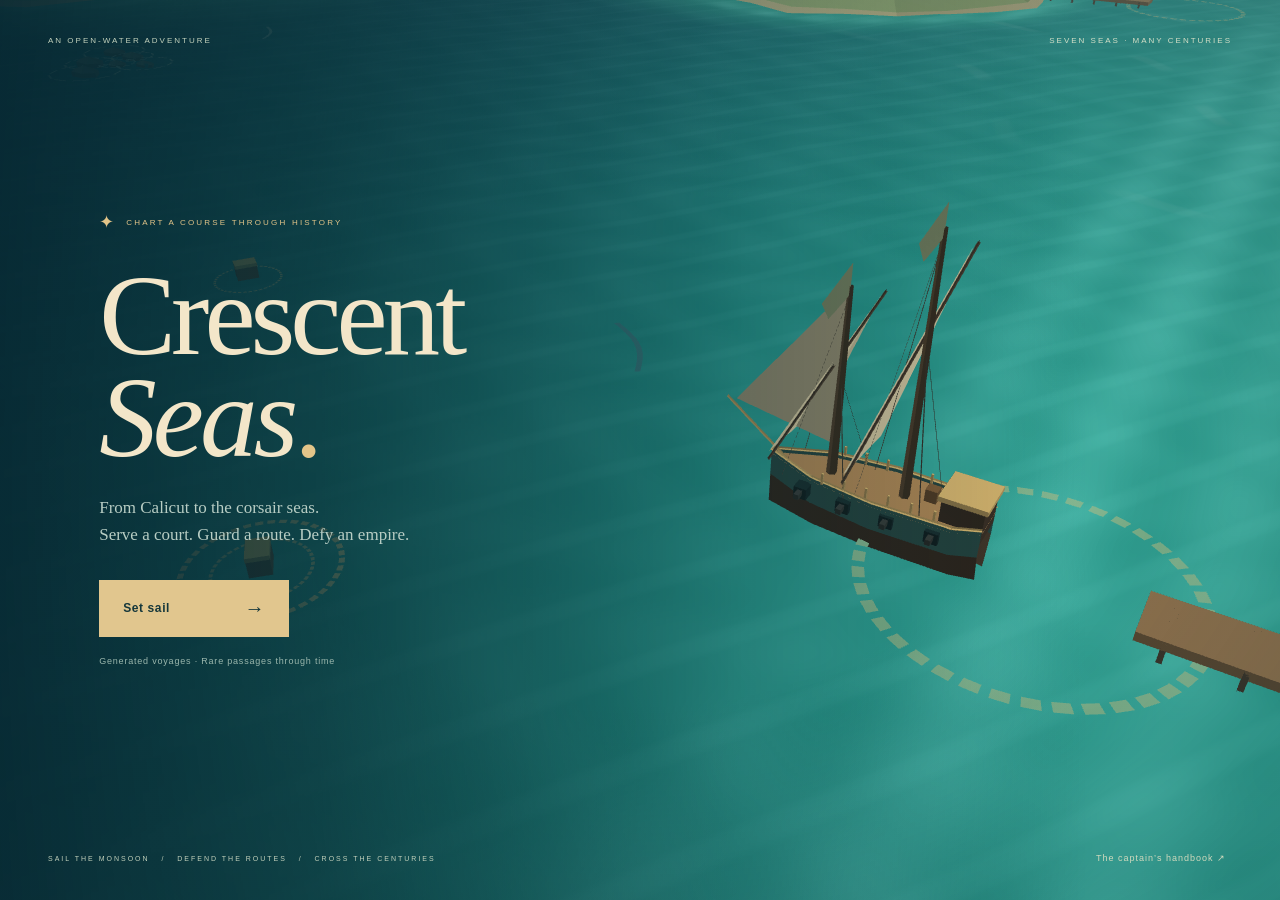
==== commit 62006e2a: "update" ====
--- a/index.html
+++ b/index.html
@@ -7,7 +7,7 @@
   <meta name="description" content="An open-world naval adventure across the Muslim maritime world. Protect trade, confront colonial fleets, and discover rare passages between seas and centuries.">
   <title>Crescent Seas · Empires of the Monsoon</title>
   <link rel="icon" href="data:image/svg+xml,%3Csvg xmlns='http://www.w3.org/2000/svg' viewBox='0 0 64 64'%3E%3Crect width='64' height='64' rx='14' fill='%230d3439'/%3E%3Cpath d='M32 8v37H13l19-37M36 17v28h17L36 17M9 49h48l-8 9H17z' fill='%23e3c68a'/%3E%3C/svg%3E">
-  <link rel="stylesheet" href="style.css?v=8">
+  <link rel="stylesheet" href="style.css?v=9">
 </head>
 <body>
   <main id="game-shell">
@@ -39,10 +39,10 @@
     <div id="webgl-error" hidden><h1>Your browser couldn’t launch the sea.</h1><p>This game needs WebGL. Enable hardware acceleration or try another browser.</p></div>
     <noscript>This adventure needs JavaScript enabled.</noscript>
   </main>
-  <script src="src/worlds.js?v=8"></script>
-  <script src="src/engine.js?v=8"></script>
-  <script src="src/renderer.js?v=8"></script>
-  <script src="src/art.js?v=8"></script>
-  <script src="src/game.js?v=8"></script>
+  <script src="src/worlds.js?v=9"></script>
+  <script src="src/engine.js?v=9"></script>
+  <script src="src/renderer.js?v=9"></script>
+  <script src="src/art.js?v=9"></script>
+  <script src="src/game.js?v=9"></script>
 </body>
 </html>
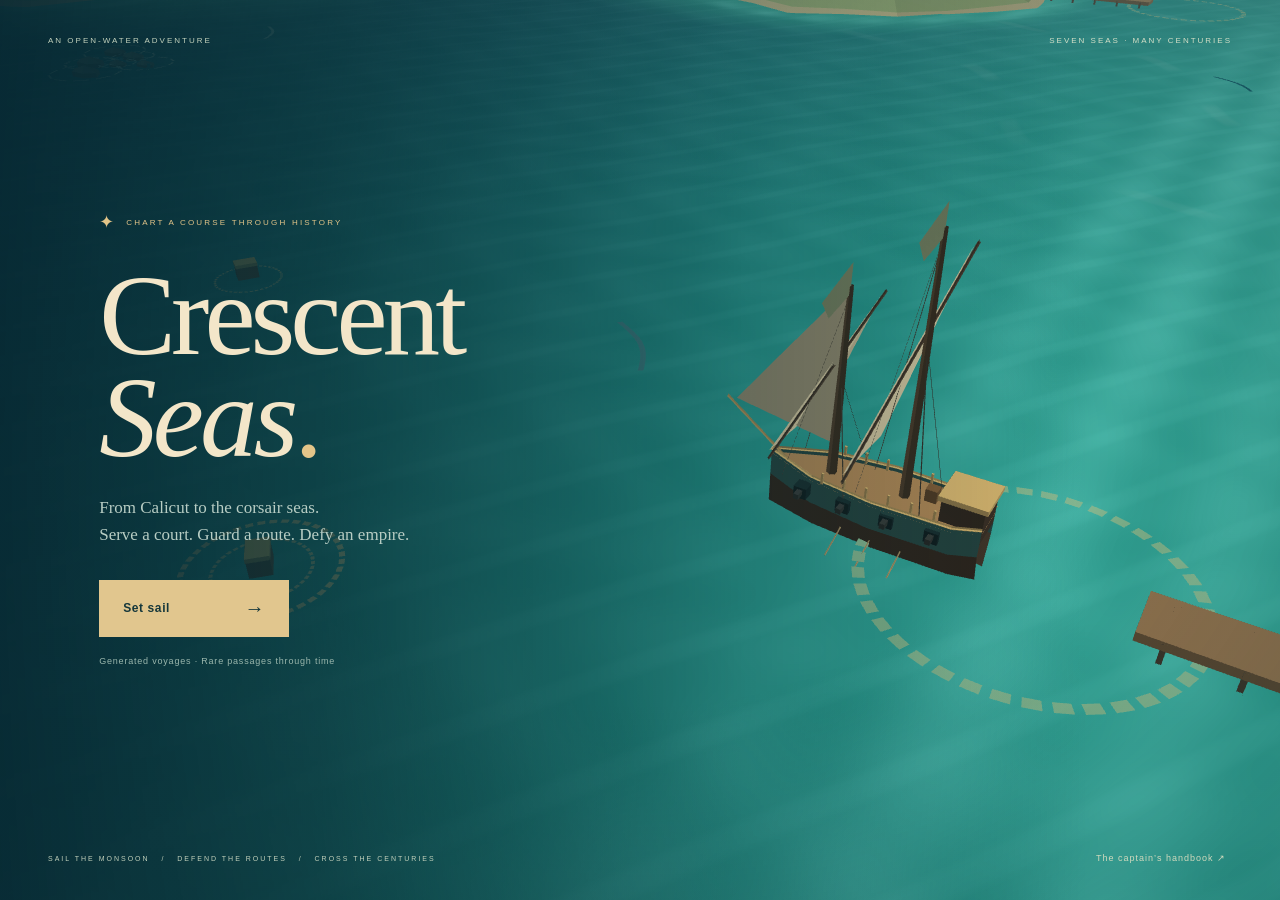
==== commit 6672a0a0: "update game" ====
--- a/index.html
+++ b/index.html
@@ -7,11 +7,11 @@
   <meta name="description" content="An open-world naval adventure across the Muslim maritime world. Protect trade, confront colonial fleets, and discover rare passages between seas and centuries.">
   <title>Crescent Seas · Empires of the Monsoon</title>
   <link rel="icon" href="data:image/svg+xml,%3Csvg xmlns='http://www.w3.org/2000/svg' viewBox='0 0 64 64'%3E%3Crect width='64' height='64' rx='14' fill='%230d3439'/%3E%3Cpath d='M32 8v37H13l19-37M36 17v28h17L36 17M9 49h48l-8 9H17z' fill='%23e3c68a'/%3E%3C/svg%3E">
-  <link rel="stylesheet" href="style.css?v=9">
+  <link rel="stylesheet" href="style.css?v=10">
 </head>
 <body>
   <main id="game-shell">
-    <canvas id="sea" tabindex="0" aria-label="3D sailing game. Left and right arrows steer, up sets full sails, down reefs sails. Space fires a broadside. E docks, B boards. M opens the chart. Escape pauses."></canvas>
+    <canvas id="sea" tabindex="0" aria-label="3D sailing game. Left and right arrows steer, hold up to row; V, X, Z set full, reefed, furled sails. Space fires a broadside. E docks, B boards. M opens the chart. Escape pauses."></canvas>
     <div class="film-grain" aria-hidden="true"></div>
     <div id="game-ui" hidden>
       <header class="topbar">
@@ -23,11 +23,12 @@
       <aside id="target-card" class="target-card" hidden><div class="eyebrow" id="target-role">ARMED IMPERIAL FLEET</div><h2 id="target-name"></h2><div class="target-health"><span id="target-hull"></span></div><p id="target-detail"></p><button id="board-button" class="text-button" hidden>Launch boarding party <span>B ↗</span></button></aside>
       <div id="world-labels" aria-hidden="true"></div>
       <div id="messages" class="messages" role="status" aria-live="polite"></div>
+      <div id="loss-overlay" hidden aria-live="polite"><span class="eyebrow">SHIP LOST</span><h2>Abandon ship.</h2><p>Your crew is pulling clear of the wreck.</p><progress id="rescue-progress" value="0" max="5.8" aria-label="Rescue progress"></progress></div>
       <div id="context" class="context" hidden><span id="context-text"></span><button id="context-button">E · ENTER PORT</button></div>
       <section class="ship-panel" aria-label="Your ship status"><div class="ship-title"><span class="ship-icon">⛵</span><div><small id="ship-class">8-GUN COASTAL CRAFT</small><strong id="ship-name">Safina</strong></div><button id="ship-details" class="square" aria-label="Ship details">↗</button></div><div class="ship-meters"><label>HULL <span id="hull-text">100%</span><div class="meter"><i id="hull-fill"></i></div></label><label>SAILS <span id="sails-text">100%</span><div class="meter sails"><i id="sails-fill"></i></div></label><label>CREW <span id="crew-text">40</span><div class="meter crew"><i id="crew-fill"></i></div></label></div></section>
-      <section class="helm-panel" aria-label="Sailing and ammunition"><div class="sailing-readout"><div><strong id="speed">0.0</strong><small>KNOTS</small></div><div class="sail-switch"><button id="full-sails" class="active" title="Full sails (↑ / W)">FULL SAILS <kbd>↑</kbd></button><button id="reef-sails" title="Reef sails (↓ / S)">REEFED <kbd>↓</kbd></button></div><div class="wind-readout"><span id="wind-arrow">↑</span><div><small>WIND</small><strong id="wind-speed">12 kn</strong></div></div></div><div class="battery"><div class="ammo-buttons" role="group" aria-label="Cannon ammunition"><button data-ammo="round" class="active" title="Round shot: hull damage, longest range"><span class="ammo-icon">●</span> ROUND <kbd>1</kbd></button><button data-ammo="chain" title="Chain shot: disable sails, medium range"><span class="ammo-icon">∞</span> CHAIN <kbd>2</kbd></button><button data-ammo="grape" title="Grape shot: reduce crew, short range"><span class="ammo-icon">⁙</span> GRAPE <kbd>3</kbd></button></div><button id="fire" class="fire-button"><span id="fire-text">FIRE BROADSIDE</span><small id="reload-text">SPACE</small><i id="reload-fill"></i></button></div></section>
+      <section class="helm-panel" aria-label="Sailing and ammunition"><div class="sailing-readout"><div><strong id="speed">0.0</strong><small>KNOTS</small></div><div class="sail-switch"><button id="full-sails" class="active" title="Full sails (V)">FULL SAILS <kbd>V</kbd></button><button id="reef-sails" title="Reef sails (X)">REEFED <kbd>X</kbd></button><button id="furl-sails" title="Furl sails (Z / ↓)">FURLED <kbd>Z</kbd></button></div><div class="wind-readout"><span id="wind-arrow">↑</span><div><small>WIND</small><strong id="wind-speed">12 kn</strong></div></div></div><div class="propulsion-row"><button id="row-hold" data-hold="row">HOLD TO ROW <kbd>↑ / W</kbd></button><div class="oar-status"><span id="oars-state">OARS READY</span><i><b id="oars-fill"></b></i></div></div><div class="battery"><div class="ammo-buttons" role="group" aria-label="Cannon ammunition"><button data-ammo="round" class="active" title="Round shot: hull damage, longest range"><span class="ammo-icon">●</span> ROUND <kbd>1</kbd></button><button data-ammo="chain" title="Chain shot: disable sails, medium range"><span class="ammo-icon">∞</span> CHAIN <kbd>2</kbd></button><button data-ammo="grape" title="Grape shot: reduce crew, short range"><span class="ammo-icon">⁙</span> GRAPE <kbd>3</kbd></button></div><button id="fire" class="fire-button"><span id="fire-text">FIRE BROADSIDE</span><small id="reload-text">SPACE</small><i id="reload-fill"></i></button></div></section>
       <aside class="chart-panel"><div class="chart-heading"><span class="eyebrow">LOCAL WATERS</span><button id="map-button" aria-label="Open world chart">M ⤢</button></div><canvas id="minimap" width="220" height="155" aria-label="Local sea chart"></canvas><div class="chart-footer"><span id="location">MALABAR COAST</span><span id="weather">FAIR WINDS</span></div></aside>
-      <footer class="control-strip"><span><kbd>←</kbd><kbd>→</kbd> Helm</span><span><kbd>SPACE</kbd> Broadside</span><span><kbd>B</kbd> Board</span><span><kbd>E</kbd> Port</span><span><kbd>M</kbd> Chart</span><span class="camera-tip">Drag to orbit · Scroll to zoom · <kbd>C</kbd> Camera</span></footer>
+      <footer class="control-strip"><span><kbd>←</kbd><kbd>→</kbd> Helm</span><span><kbd>↑</kbd> Row</span><span><kbd>F</kbd> Sails</span><span><kbd>SPACE</kbd> Broadside</span><span><kbd>B</kbd> Board</span><span><kbd>E</kbd> Port</span><span><kbd>M</kbd> Chart</span><span class="camera-tip">Drag to orbit · Scroll to zoom · <kbd>C</kbd> Camera</span></footer>
       <div class="touch-helm"><button data-hold="left" aria-label="Steer left">↶</button><button data-hold="right" aria-label="Steer right">↷</button></div>
     </div>
     <section id="welcome" class="welcome">
@@ -39,10 +40,11 @@
     <div id="webgl-error" hidden><h1>Your browser couldn’t launch the sea.</h1><p>This game needs WebGL. Enable hardware acceleration or try another browser.</p></div>
     <noscript>This adventure needs JavaScript enabled.</noscript>
   </main>
-  <script src="src/worlds.js?v=9"></script>
-  <script src="src/engine.js?v=9"></script>
-  <script src="src/renderer.js?v=9"></script>
-  <script src="src/art.js?v=9"></script>
-  <script src="src/game.js?v=9"></script>
+  <script src="src/worlds.js?v=10"></script>
+  <script src="src/engine.js?v=10"></script>
+  <script src="src/renderer.js?v=10"></script>
+  <script src="src/art.js?v=10"></script>
+  <script src="src/audio.js?v=10"></script>
+  <script src="src/game.js?v=10"></script>
 </body>
 </html>
--- a/style.css
+++ b/style.css
@@ -16,3 +16,7 @@
 @media(max-width:1100px){.world-strip{left:20px;right:20px;gap:16px;top:76px}.commission-panel,.target-card{top:118px}.brand{font-size:15px}.atlas-grid{grid-template-columns:repeat(2,1fr)}.world-strip #service-label{font-size:7px}.world-strip button{font-size:7px}}
 @media(max-width:850px){.world-strip{left:16px;right:16px;top:72px;gap:8px}.world-strip #service-label{display:none}.world-strip button{padding:6px 8px;font-size:7px}.world-strip button:last-child{font-size:7px}.commission-panel,.target-card{top:112px}.brand{font-size:13px}.brand small{font-size:6px}.turning-status{padding:15px;gap:12px;flex-wrap:wrap}.turning-status>div{flex:1}.turning-status .secondary{margin-left:50px}.atlas-card h3{font-size:21px}}
 @media(max-width:540px){.world-strip{left:12px;right:12px;top:70px}.world-strip button{font-size:6px;letter-spacing:.4px}.world-strip button:last-child{font-size:6px;padding-right:0}.world-strip kbd{margin-left:3px;font-size:6px}.commission-panel{top:105px;width:186px}.target-card{top:105px}.brand{font-size:10px;letter-spacing:1px}.brand-mark{font-size:28px}.welcome h1{font-size:80px;letter-spacing:-4px}.welcome h1 em.seas-word{letter-spacing:-4px}.court-grid{grid-template-columns:1fr}.court-card{padding:18px}.court-card h3{font-size:24px}.atlas-grid{gap:9px}.atlas-card{padding:0 10px 13px}.atlas-card h3{font-size:19px}.atlas-card .eyebrow{font-size:5px;letter-spacing:.3px}.atlas-patrons{font-size:7px;min-height:45px}.atlas-state{font-size:5px;letter-spacing:.4px}.turning-status strong{font-size:19px}.turning-status p{font-size:9px}.turning-symbol{font-size:35px}.turning-status .secondary{margin-left:0;width:100%}.codex-grid{grid-template-columns:1fr;gap:20px}.codex-grid p{font-size:11px}.modal-tabs{gap:14px}.modal-tabs button{font-size:6px}.contract-card .patron-badge{grid-column:2;grid-row:1;margin:0 0 12px}.contract-card>.contract-picture{grid-row:1/6}.contract-card .enemy-caption{grid-column:2;font-size:7px}.contract-card .eyebrow{margin-top:3px}.contract-card h3{font-size:22px}.contract-route{grid-column:2}.passage-options .primary{min-width:0}.ship-panel .ship-title small{font-size:6px;max-width:125px}}
+
+/* Independent canvas and oar controls, plus the ship-loss cinematic. */
+.context{bottom:310px}
+.propulsion-row{display:flex;gap:18px;align-items:center;border-top:1px solid #c6bf8b25;padding:9px 0}.propulsion-row button{font-size:8px;letter-spacing:.7px;background:#d6c18b12;border:1px solid #c6bf8b44;padding:7px 9px;color:#dfc994;white-space:nowrap;touch-action:none}.propulsion-row button.active{background:#c0cd9b33;border-color:#c0cd9b}.propulsion-row kbd{font-size:7px;margin-left:9px}.oar-status{flex:1;font-size:7px;letter-spacing:.8px;color:#abc1ae}.oar-status i{display:block;background:#9cae8b22;height:2px;margin-top:6px}.oar-status b{display:block;background:#b4cfa6;height:100%}.sail-switch button{font-size:8px;padding:3px 0}.sailing-readout{margin-bottom:7px}#loss-overlay{position:absolute;top:125px;left:50%;transform:translateX(-50%);width:min(360px,85vw);padding:20px 28px;background:#173238e8;border:1px solid #c7957166;text-align:center;pointer-events:none}#loss-overlay h2{font:32px Georgia;margin:10px 0;color:#eedab3}#loss-overlay p{font-size:11px;color:#bec9b5;line-height:1.7}#loss-overlay progress{width:100%;height:3px;accent-color:#cfab78;border:0}@media(max-width:540px){.propulsion-row{gap:12px;padding:6px 0}.propulsion-row button{font-size:7px;padding:6px}.oar-status{font-size:6px}.control-strip{gap:8px}.control-strip span:nth-child(4),.control-strip span:nth-child(5),.control-strip span:nth-child(6){display:none}.sail-switch button{font-size:7px}.helm-panel{padding-top:8px}.touch-helm{bottom:375px}.ship-panel,.chart-panel{bottom:245px}.context{bottom:465px}#loss-overlay{top:125px;padding:16px}}
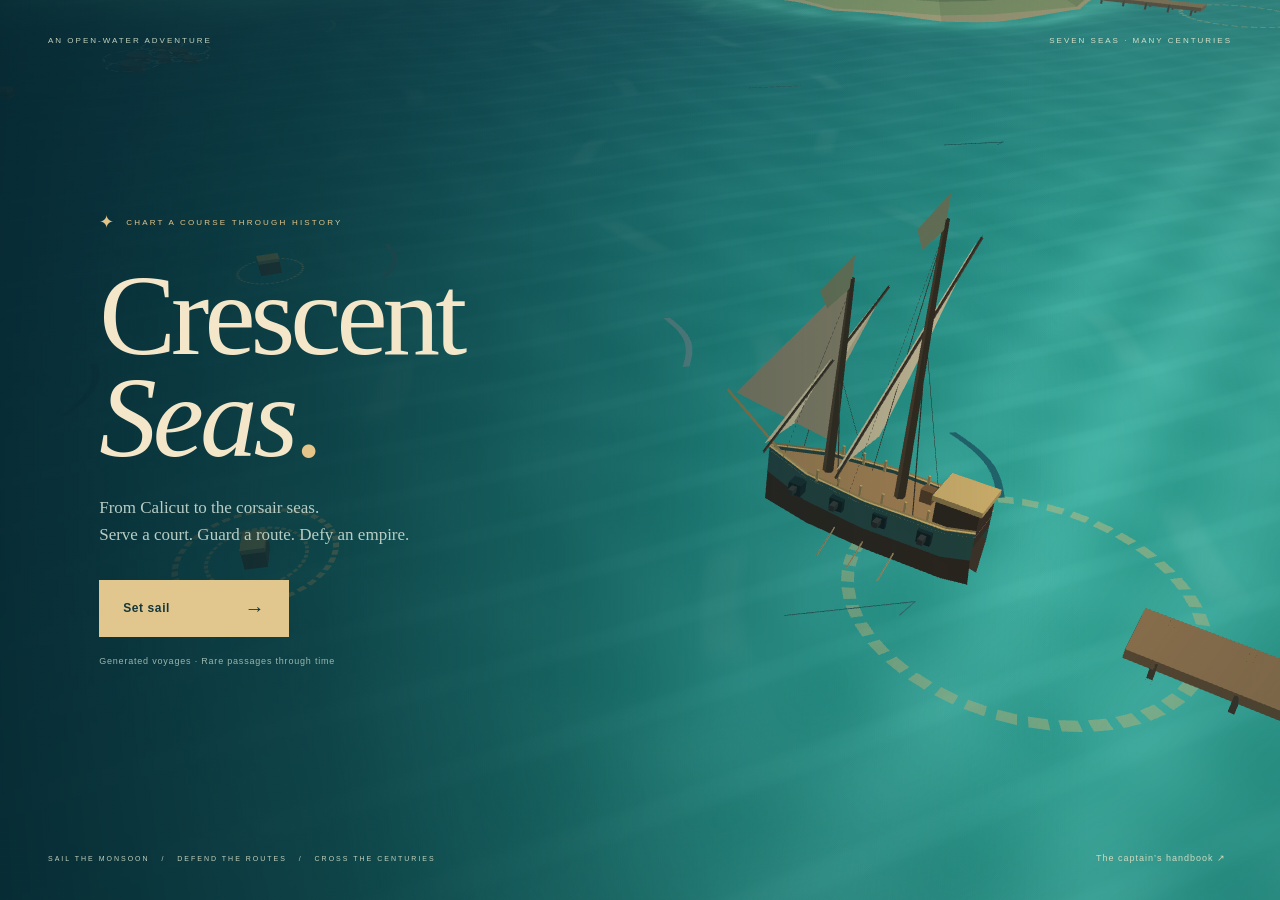
==== commit bd24ff66: "update game mechanics" ====
--- a/index.html
+++ b/index.html
@@ -7,7 +7,7 @@
   <meta name="description" content="An open-world naval adventure across the Muslim maritime world. Protect trade, confront colonial fleets, and discover rare passages between seas and centuries.">
   <title>Crescent Seas · Empires of the Monsoon</title>
   <link rel="icon" href="data:image/svg+xml,%3Csvg xmlns='http://www.w3.org/2000/svg' viewBox='0 0 64 64'%3E%3Crect width='64' height='64' rx='14' fill='%230d3439'/%3E%3Cpath d='M32 8v37H13l19-37M36 17v28h17L36 17M9 49h48l-8 9H17z' fill='%23e3c68a'/%3E%3C/svg%3E">
-  <link rel="stylesheet" href="style.css?v=10">
+  <link rel="stylesheet" href="style.css?v=11">
 </head>
 <body>
   <main id="game-shell">
@@ -26,7 +26,7 @@
       <div id="loss-overlay" hidden aria-live="polite"><span class="eyebrow">SHIP LOST</span><h2>Abandon ship.</h2><p>Your crew is pulling clear of the wreck.</p><progress id="rescue-progress" value="0" max="5.8" aria-label="Rescue progress"></progress></div>
       <div id="context" class="context" hidden><span id="context-text"></span><button id="context-button">E · ENTER PORT</button></div>
       <section class="ship-panel" aria-label="Your ship status"><div class="ship-title"><span class="ship-icon">⛵</span><div><small id="ship-class">8-GUN COASTAL CRAFT</small><strong id="ship-name">Safina</strong></div><button id="ship-details" class="square" aria-label="Ship details">↗</button></div><div class="ship-meters"><label>HULL <span id="hull-text">100%</span><div class="meter"><i id="hull-fill"></i></div></label><label>SAILS <span id="sails-text">100%</span><div class="meter sails"><i id="sails-fill"></i></div></label><label>CREW <span id="crew-text">40</span><div class="meter crew"><i id="crew-fill"></i></div></label></div></section>
-      <section class="helm-panel" aria-label="Sailing and ammunition"><div class="sailing-readout"><div><strong id="speed">0.0</strong><small>KNOTS</small></div><div class="sail-switch"><button id="full-sails" class="active" title="Full sails (V)">FULL SAILS <kbd>V</kbd></button><button id="reef-sails" title="Reef sails (X)">REEFED <kbd>X</kbd></button><button id="furl-sails" title="Furl sails (Z / ↓)">FURLED <kbd>Z</kbd></button></div><div class="wind-readout"><span id="wind-arrow">↑</span><div><small>WIND</small><strong id="wind-speed">12 kn</strong></div></div></div><div class="propulsion-row"><button id="row-hold" data-hold="row">HOLD TO ROW <kbd>↑ / W</kbd></button><div class="oar-status"><span id="oars-state">OARS READY</span><i><b id="oars-fill"></b></i></div></div><div class="battery"><div class="ammo-buttons" role="group" aria-label="Cannon ammunition"><button data-ammo="round" class="active" title="Round shot: hull damage, longest range"><span class="ammo-icon">●</span> ROUND <kbd>1</kbd></button><button data-ammo="chain" title="Chain shot: disable sails, medium range"><span class="ammo-icon">∞</span> CHAIN <kbd>2</kbd></button><button data-ammo="grape" title="Grape shot: reduce crew, short range"><span class="ammo-icon">⁙</span> GRAPE <kbd>3</kbd></button></div><button id="fire" class="fire-button"><span id="fire-text">FIRE BROADSIDE</span><small id="reload-text">SPACE</small><i id="reload-fill"></i></button></div></section>
+      <section class="helm-panel" aria-label="Sailing and ammunition"><div class="sailing-readout"><div><strong id="speed">0.0</strong><small>KNOTS</small></div><div class="sail-switch"><button id="full-sails" class="active" title="Full sails (V): fastest with favorable wind; wide turns and greatest storm exposure">FULL SAILS <kbd>V</kbd></button><button id="reef-sails" title="Reef sails (X): 65% sail drive, 42% faster turns, half the storm damage to sails">REEFED <kbd>X</kbd></button><button id="furl-sails" title="Furl sails (Z / ↓): no wind drive; best rowing into headwinds and least storm exposure">FURLED <kbd>Z</kbd></button></div><div class="wind-readout"><span id="wind-arrow">↑</span><div><small>WIND TO</small><strong id="wind-speed">12 kn</strong></div></div></div><p id="sail-guidance" class="sea-guidance">Full sails · best speed with favorable wind</p><div class="sea-directions" aria-label="Wind and current directions"><span id="wind-course"></span><span><b id="current-arrow" aria-hidden="true">↑</b> <span id="current-readout">Current · slack</span></span></div><div class="propulsion-row"><button id="row-hold" data-hold="row">HOLD TO ROW <kbd>↑ / W</kbd></button><div class="oar-status"><span id="oars-state">OARS READY</span><i><b id="oars-fill"></b></i></div></div><div class="battery"><div class="ammo-buttons" role="group" aria-label="Cannon ammunition"><button data-ammo="round" class="active" title="Round shot: hull damage, longest range"><span class="ammo-icon">●</span> ROUND <kbd>1</kbd></button><button data-ammo="chain" title="Chain shot: disable sails, medium range"><span class="ammo-icon">∞</span> CHAIN <kbd>2</kbd></button><button data-ammo="grape" title="Grape shot: reduce crew, short range"><span class="ammo-icon">⁙</span> GRAPE <kbd>3</kbd></button></div><button id="fire" class="fire-button"><span id="fire-text">FIRE BROADSIDE</span><small id="reload-text">SPACE</small><i id="reload-fill"></i></button></div></section>
       <aside class="chart-panel"><div class="chart-heading"><span class="eyebrow">LOCAL WATERS</span><button id="map-button" aria-label="Open world chart">M ⤢</button></div><canvas id="minimap" width="220" height="155" aria-label="Local sea chart"></canvas><div class="chart-footer"><span id="location">MALABAR COAST</span><span id="weather">FAIR WINDS</span></div></aside>
       <footer class="control-strip"><span><kbd>←</kbd><kbd>→</kbd> Helm</span><span><kbd>↑</kbd> Row</span><span><kbd>F</kbd> Sails</span><span><kbd>SPACE</kbd> Broadside</span><span><kbd>B</kbd> Board</span><span><kbd>E</kbd> Port</span><span><kbd>M</kbd> Chart</span><span class="camera-tip">Drag to orbit · Scroll to zoom · <kbd>C</kbd> Camera</span></footer>
       <div class="touch-helm"><button data-hold="left" aria-label="Steer left">↶</button><button data-hold="right" aria-label="Steer right">↷</button></div>
@@ -41,10 +41,10 @@
     <noscript>This adventure needs JavaScript enabled.</noscript>
   </main>
   <script src="src/worlds.js?v=10"></script>
-  <script src="src/engine.js?v=10"></script>
-  <script src="src/renderer.js?v=10"></script>
+  <script src="src/engine.js?v=11"></script>
+  <script src="src/renderer.js?v=11"></script>
   <script src="src/art.js?v=10"></script>
   <script src="src/audio.js?v=10"></script>
-  <script src="src/game.js?v=10"></script>
+  <script src="src/game.js?v=11"></script>
 </body>
 </html>
--- a/style.css
+++ b/style.css
@@ -20,3 +20,5 @@
 /* Independent canvas and oar controls, plus the ship-loss cinematic. */
 .context{bottom:310px}
 .propulsion-row{display:flex;gap:18px;align-items:center;border-top:1px solid #c6bf8b25;padding:9px 0}.propulsion-row button{font-size:8px;letter-spacing:.7px;background:#d6c18b12;border:1px solid #c6bf8b44;padding:7px 9px;color:#dfc994;white-space:nowrap;touch-action:none}.propulsion-row button.active{background:#c0cd9b33;border-color:#c0cd9b}.propulsion-row kbd{font-size:7px;margin-left:9px}.oar-status{flex:1;font-size:7px;letter-spacing:.8px;color:#abc1ae}.oar-status i{display:block;background:#9cae8b22;height:2px;margin-top:6px}.oar-status b{display:block;background:#b4cfa6;height:100%}.sail-switch button{font-size:8px;padding:3px 0}.sailing-readout{margin-bottom:7px}#loss-overlay{position:absolute;top:125px;left:50%;transform:translateX(-50%);width:min(360px,85vw);padding:20px 28px;background:#173238e8;border:1px solid #c7957166;text-align:center;pointer-events:none}#loss-overlay h2{font:32px Georgia;margin:10px 0;color:#eedab3}#loss-overlay p{font-size:11px;color:#bec9b5;line-height:1.7}#loss-overlay progress{width:100%;height:3px;accent-color:#cfab78;border:0}@media(max-width:540px){.propulsion-row{gap:12px;padding:6px 0}.propulsion-row button{font-size:7px;padding:6px}.oar-status{font-size:6px}.control-strip{gap:8px}.control-strip span:nth-child(4),.control-strip span:nth-child(5),.control-strip span:nth-child(6){display:none}.sail-switch button{font-size:7px}.helm-panel{padding-top:8px}.touch-helm{bottom:375px}.ship-panel,.chart-panel{bottom:245px}.context{bottom:465px}#loss-overlay{top:125px;padding:16px}}
+
+.sea-guidance{font-size:9px;line-height:1.5;color:#d7c69d;margin:3px 0 6px}.sea-directions{display:flex;flex-wrap:wrap;gap:4px 14px;font-size:9px;line-height:1.5;color:#b4d4ce;margin-bottom:7px}.sea-directions b{display:inline-block;color:#8de1d2}#wind-arrow{display:inline-block}@media(max-width:540px){.sea-guidance,.sea-directions{font-size:8px}.sea-directions{gap:3px}.ship-panel,.chart-panel{bottom:290px}.touch-helm{bottom:425px}}
